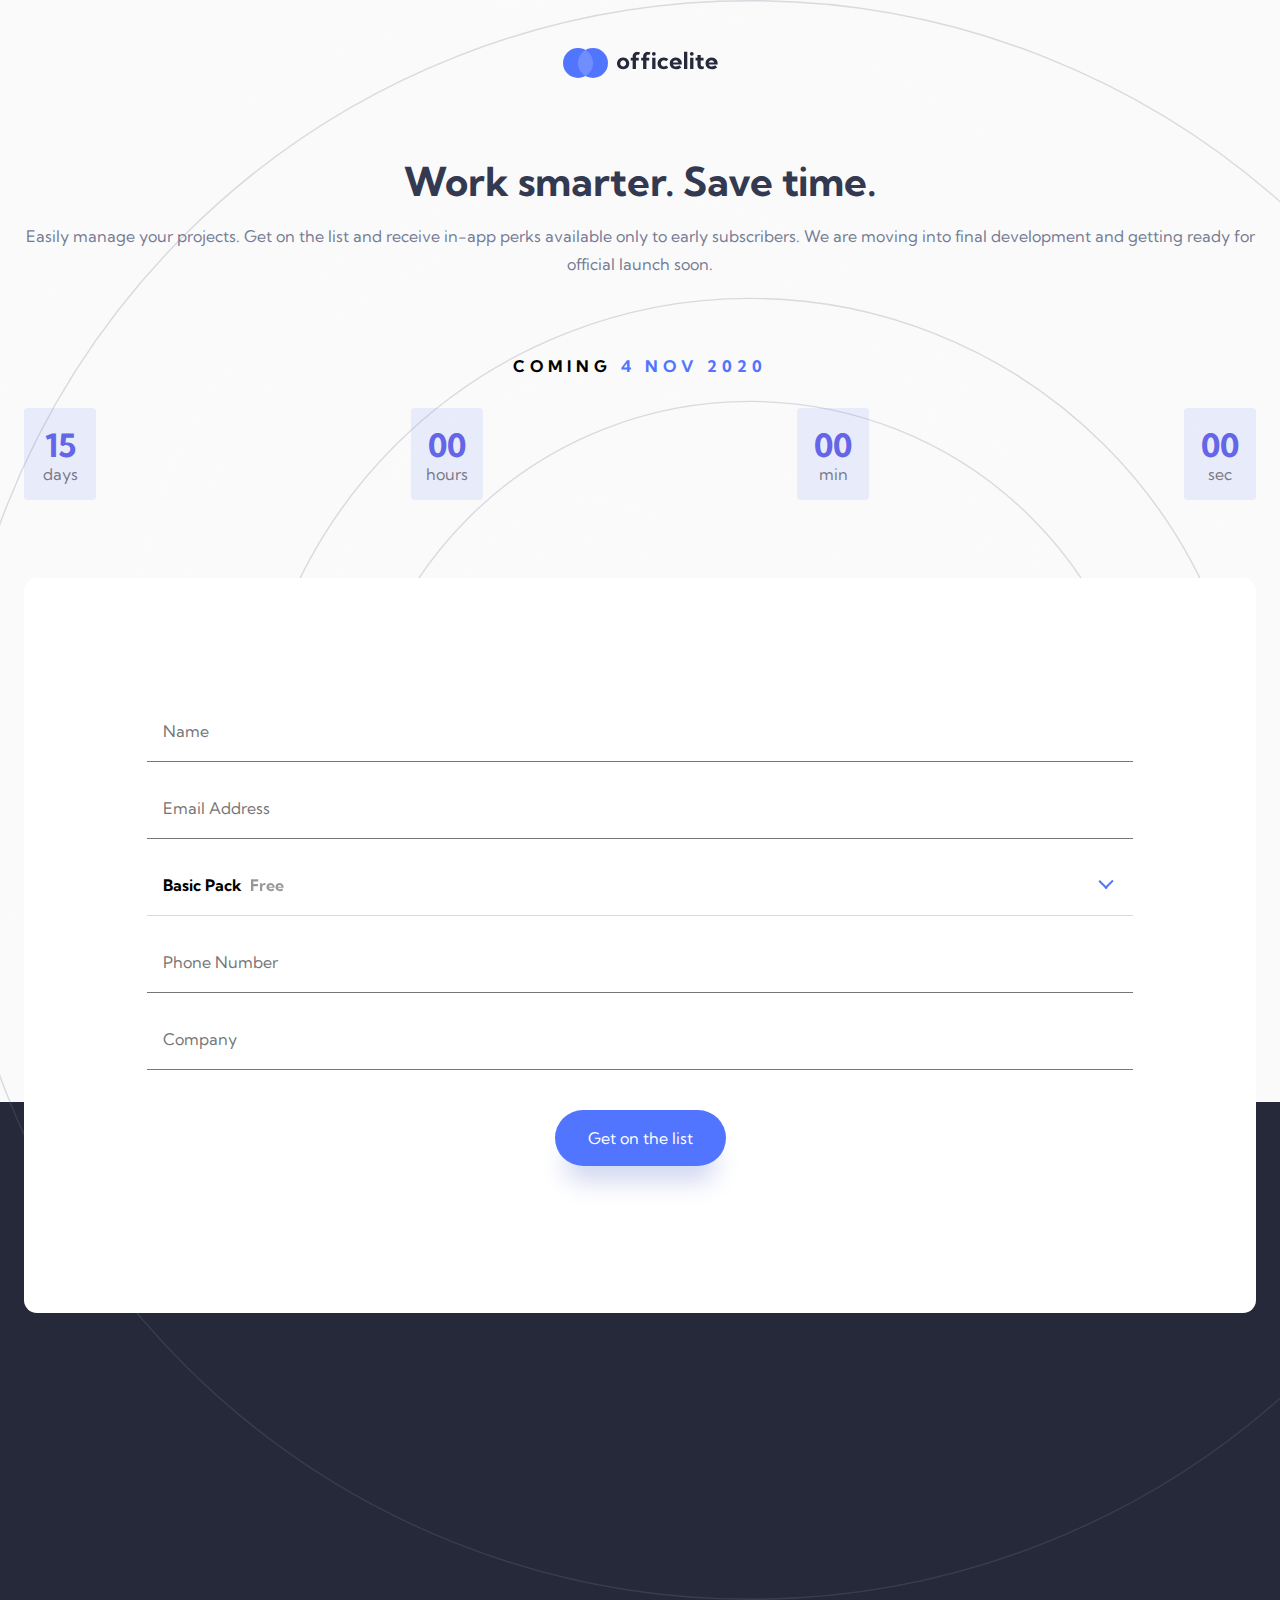
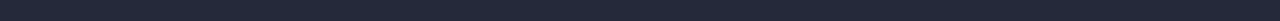
==== sign-up.html @ c68963c6 "working clock countdown" ====
<!DOCTYPE html>
<html lang="en">
  <head>
    <link rel="stylesheet" href="main.css" />
    <meta charset="UTF-8" />
    <meta name="viewport" content="width=device-width, initial-scale=1.0" />
    <link
      rel="icon"
      type="image/png"
      sizes="32x32"
      href="./assets/favicon-32x32.png"
    />
    <link
    rel="stylesheet"
    href="https://cdnjs.cloudflare.com/ajax/libs/animate.css/4.1.1/animate.min.css"
  />
    <title>Frontend Mentor | Officelite coming soon site</title>
  </head>
  <body class="background-signup">
    <div class="container">
      <div id="grid-signup">
        <header>
          <nav>
            <a href="index.html"
              ><img src="/assets/shared/logo.svg" alt=""
            /></a>
          </nav>
          <div id="header-section-signup">
            <h1>Work smarter. Save time.</h1>
            <p>
              Easily manage your projects. Get on the list and receive in-app
              perks available only to early subscribers. We are moving into
              final development and getting ready for official launch soon.
            </p>
          </div>
        </header>
        <section>
          <div class="date-grid">
            <!-- If you're choosing to make this date dynamic, set it to 30 days in the future from the moment the visitor views the page -->
            <h3>Coming <span class="comingsoon-date">4 Nov 2020</span></h3>

            <!-- If you're choosing to make this timer dynamic, have it countdown from the date you set above -->
            <div id="clockdiv" class="date-section">
              <div class="date-section-card-signup">
                <p class="date-number-blue"><span class="days"></span></p>
                <p class="date-unit-blue">days</p>
              </div>
              <div class="date-section-card-signup">
                <p class="date-number-blue"><span class="hours"></span></p>
                <p class="date-unit-blue">hours</p>
              </div>
              <div class="date-section-card-signup">
               <span class="date-number-blue minutes"></span>
                <p class="date-unit-blue">min</p>
              </div>
              <div class="date-section-card-signup">
                <p class="date-number-blue"><span class="seconds"></span></p>
                <p class="date-unit-blue">sec</p>
              </div>
            </div>
          </div>
        </section>
        <section>
            <form class="form-style" action="/" method="/">
              <h1 class="a11y-hidden">Login Form</h1>
              <ul>
               <li> 
                 <label for="name">
                  <input
                    type="text"
                    class="text-form"
                    name="name"
                    placeholder="Name"
                    tabindex="1"
                    required
                  />
                </label>
              </li>
              <li> 
                <label for="email">
                <input
                  type="email"
                  class="email-form"
                  name="email"
                  placeholder="Email Address"
                  tabindex="2"
                  required
                />
              </label>
            </li>
            <li> 
              <label for="pricepacks">
                <div class="custom-select-wrapper">
                  <div class="custom-select ">
                    <div class="custom-select__trigger">
                      <span class="custom-span">Basic Pack&nbsp&nbsp<span class="custom-span__opacity">Free</span></span>
                      <div class="arrow"></div>
                    </div>
                    <div class="custom-options">
                      <span class="custom-option selected " data-value="basic">Basic Pack&nbsp&nbsp<span class="custom-span__opacity">Free</span></span>
                      <span class="custom-option" data-value="pro">Pro Pack&nbsp&nbsp<span class="custom-span__opacity">$9.99</span></span>
                      <span class="custom-option" data-value="ultimate">Ultimate Pack&nbsp&nbsp<span class="custom-span__opacity">$19.99</span></span>
                    </div>
                  </div>
                </div>
              </label>
            </li>
            <li>
              <label for="number">
                <input
                  type="tel"
                  class="number-form"
                  name="phone"
                  placeholder="Phone Number"
                  tabindex="3"
                  required
                />
              </label>
            </li>
            <li> 
              <label for="company">
                <input
                  type="text"
                  class="company-form"
                  name="company"
                  placeholder="Company"
                  tabindex="4"
                />
              </label>
            </li>
            <li class="button">
              <button class="button-1">Get on the list</button>
            </li>
          </ul>
            </form>
          </div>
        </section>
      </div>
    </div>
    <script src="/script.js"></script>
  </body>
</html>
---- main.css ----
@import url("https://fonts.googleapis.com/css2?family=Kumbh+Sans:wght@400;700&display=swap");
/*----------------------------
	Variables
----------------------------*/
/* Colors */
/** Primary **/
/*** Text ***/
/*** Gradient ***/
/** Neutral **/
/*** Text ***/
/*** Dividers ***/
/* Typography */
/** Body Copy **/
/** Font **/
/*----------------------------
	RESET: START
------------------------------*/
/* Box sizing rules */
*,
*::before,
*::after {
  -webkit-box-sizing: border-box;
          box-sizing: border-box;
}

/* Remove default padding */
ul[class],
ol[class] {
  padding: 0;
}

/* Remove default margin */
body,
h1,
h2,
h3,
h4,
p,
ul[class],
ol[class],
figure,
blockquote,
dl,
dd {
  margin: 0;
}

/* Set core root defaults */
html {
  scroll-behavior: smooth;
}

/* Set core body defaults */
body {
  min-height: 100vh;
  text-rendering: optimizeSpeed;
  line-height: 1.5;
}

/* A elements that don't have a class get default styles */
a:not([class]) {
  text-decoration-skip-ink: auto;
}

/* Make images easier to work with */
img,
picture {
  max-width: 100%;
  display: block;
}

/* Natural flow and rhythm in articles by default */
article > * + * {
  margin-top: 1em;
}

/* Inherit fonts for inputs and buttons */
input,
button,
textarea,
select {
  font: inherit;
}

/* Blur images when they have no alt attribute */
img:not([alt]) {
  -webkit-filter: blur(10px);
          filter: blur(10px);
}

/* Remove all animations and transitions for people that prefer not to see them */
@media (prefers-reduced-motion: reduce) {
  * {
    -webkit-animation-duration: 0.01ms !important;
            animation-duration: 0.01ms !important;
    -webkit-animation-iteration-count: 1 !important;
            animation-iteration-count: 1 !important;
    -webkit-transition-duration: 0.01ms !important;
            transition-duration: 0.01ms !important;
    scroll-behavior: auto !important;
  }
}

/*----------------------------
	Accessibility
----------------------------*/
.a11y-hidden {
  position: absolute;
  top: -1000em;
  left: -1000em;
}

/*----------------------------
	Backgrounds
----------------------------*/
.background-home {
  background: url(/assets/home/bg-pattern-header.svg), url(/assets/home/bg-pattern-footer.svg), -webkit-gradient(linear, left top, left bottom, from(#fafafa), color-stop(50%, #fafafa), color-stop(50%, #25293a), to(#25293a));
  background: url(/assets/home/bg-pattern-header.svg), url(/assets/home/bg-pattern-footer.svg), linear-gradient(to bottom, #fafafa 0%, #fafafa 50%, #25293a 50%, #25293a 100%);
  background-position: top -175px center, bottom, bottom;
  background-size: 458px 458px, 980px, 100% 2500px;
  background-repeat: no-repeat;
}

.background-signup {
  background: url(/assets/home/bg-pattern-header.svg), url(/assets/home/bg-pattern-footer.svg), -webkit-gradient(linear, left top, left bottom, from(#fafafa), color-stop(68%, #fafafa), color-stop(68%, #25293a), to(#25293a));
  background: url(/assets/home/bg-pattern-header.svg), url(/assets/home/bg-pattern-footer.svg), linear-gradient(to bottom, #fafafa 0%, #fafafa 68%, #25293a 68%, #25293a 100%);
  background-size: 125%, 100%;
  background-repeat: no-repeat;
  background-position-x: -50px;
}

/*----------------------------
	Layout
----------------------------*/
.container {
  margin: 0 24px 0 24px;
  text-align: center;
  display: -webkit-box;
  display: -ms-flexbox;
  display: flex;
  -webkit-box-orient: vertical;
  -webkit-box-direction: normal;
      -ms-flex-direction: column;
          flex-direction: column;
  -webkit-box-pack: center;
      -ms-flex-pack: center;
          justify-content: center;
}

header {
  display: -webkit-box;
  display: -ms-flexbox;
  display: flex;
  -webkit-box-orient: vertical;
  -webkit-box-direction: normal;
      -ms-flex-direction: column;
          flex-direction: column;
  justify-items: center;
}

nav {
  margin: 48px 0 80px 0;
  display: -webkit-box;
  display: -ms-flexbox;
  display: flex;
  -webkit-box-pack: center;
      -ms-flex-pack: center;
          justify-content: center;
}

#grid-signup {
  display: -ms-grid;
  display: grid;
  -ms-grid-rows: auto auto auto;
      grid-template-rows: auto auto auto;
  grid-gap: 64px;
}

.header-section {
  display: -webkit-box;
  display: -ms-flexbox;
  display: flex;
  -webkit-box-pack: justify;
      -ms-flex-pack: justify;
          justify-content: space-between;
  -webkit-box-orient: vertical;
  -webkit-box-direction: normal;
      -ms-flex-direction: column;
          flex-direction: column;
  width: 327px;
  height: 378px;
  margin: 0 auto 100px;
}

#header-section-signup {
  display: -ms-grid;
  display: grid;
  grid-gap: 16px;
}

.comingsoon {
  display: -webkit-box;
  display: -ms-flexbox;
  display: flex;
  -webkit-box-orient: vertical;
  -webkit-box-direction: normal;
      -ms-flex-direction: column;
          flex-direction: column;
  -webkit-box-pack: justify;
      -ms-flex-pack: justify;
          justify-content: space-between;
  margin: 100px auto;
  color: white;
  height: 254px;
  width: 328px;
}

.comingsoon-date {
  color: #5175ff;
}

.pricing-cards {
  display: -webkit-box;
  display: -ms-flexbox;
  display: flex;
  -webkit-box-orient: vertical;
  -webkit-box-direction: normal;
      -ms-flex-direction: column;
          flex-direction: column;
  -webkit-box-pack: justify;
      -ms-flex-pack: justify;
          justify-content: space-between;
  height: 1588px;
}

.date-section {
  display: -webkit-box;
  display: -ms-flexbox;
  display: flex;
  -webkit-box-pack: justify;
      -ms-flex-pack: justify;
          justify-content: space-between;
  margin: 0 0 14px 0;
}

.date-section-card {
  background-color: #333950;
  height: 92px;
  width: 72px;
  display: -webkit-box;
  display: -ms-flexbox;
  display: flex;
  -webkit-box-orient: vertical;
  -webkit-box-direction: normal;
      -ms-flex-direction: column;
          flex-direction: column;
  -webkit-box-pack: justify;
      -ms-flex-pack: justify;
          justify-content: space-between;
  padding: 23px 0 12px 0;
  border-radius: 4px;
}

.date-section-card-signup {
  background-color: rgba(81, 117, 255, 0.1);
  height: 92px;
  width: 72px;
  display: -webkit-box;
  display: -ms-flexbox;
  display: flex;
  -webkit-box-orient: vertical;
  -webkit-box-direction: normal;
      -ms-flex-direction: column;
          flex-direction: column;
  -webkit-box-pack: justify;
      -ms-flex-pack: justify;
          justify-content: space-between;
  padding: 23px 0 12px 0;
  border-radius: 4px;
}

.date-grid {
  display: -ms-grid;
  display: grid;
  grid-gap: 18px;
}

.form-style {
  display: -ms-grid;
  display: grid;
  grid-gap: 15px;
  background-color: white;
  padding: 10%;
  border-radius: 13px;
  margin-bottom: 25%;
}

/*----------------------------
	Typography
----------------------------*/
body {
  font-family: "Kumbh Sans", sans-serif;
  font-size: 16px;
  line-height: 28px;
}

h1 {
  color: #333950;
  font-weight: bold;
  font-size: 40px;
  line-height: 48px;
  text-align: center;
}

h2 {
  font-weight: bold;
  font-size: 20px;
  line-height: 28px;
}

h3 {
  font-weight: bold;
  font-size: 16px;
  line-height: 48px;
  letter-spacing: 5px;
  text-transform: uppercase;
}

p {
  color: #747b95;
}

.card-price {
  font-weight: bold;
  font-size: 56px;
  line-height: 64px;
}

.date-number {
  font-weight: bold;
  font-size: 32px;
}

.date-number-blue {
  font-size: 32px;
  font-weight: bold;
  color: #6565e7;
}

.date-unit {
  font-size: 12px;
  color: #e7e7e9;
}

.date-unit-blue {
  color: #787887;
}

/*----------------------------
	Images
----------------------------*/
#illustration {
  width: 171px;
  height: 192px;
  margin: 0 auto 32px;
}

/*----------------------------
	Buttons
----------------------------*/
.button-1 {
  white-space: nowrap;
  background-color: #5175ff;
  border-radius: 28px;
  color: white;
  text-align: center;
  text-decoration: none;
  display: inline-block;
  font-size: 16px;
  border-style: none;
  -webkit-box-shadow: 0px 25px 25px -10px rgba(63, 91, 194, 0.247159);
          box-shadow: 0px 25px 25px -10px rgba(63, 91, 194, 0.247159);
  width: 171px;
  height: 56px;
  margin: 1.5rem auto;
  -webkit-transition: background-color 0.6s ease;
  transition: background-color 0.6s ease;
}

.button-1:hover {
  background-color: #829cff;
  cursor: pointer;
}

.button-2 {
  white-space: nowrap;
  background-color: rgba(81, 117, 255, 0.15);
  mix-blend-mode: normal;
  border-radius: 28px;
  color: #5175ff;
  text-align: center;
  text-decoration: none;
  display: inline-block;
  font-size: 16px;
  border-style: none;
  width: 171px;
  height: 56px;
  -webkit-transition: background-color 0.6s ease;
  transition: background-color 0.6s ease;
}

.button-2:hover {
  background-color: rgba(81, 117, 255, 0.25);
  cursor: pointer;
}

.button-3 {
  white-space: nowrap;
  background-color: white;
  mix-blend-mode: normal;
  border-radius: 28px;
  color: #5175ff;
  text-align: center;
  text-decoration: none;
  display: inline-block;
  font-size: 16px;
  border-style: none;
  width: 171px;
  height: 56px;
  -webkit-transition: background-color 0.6s ease;
  transition: background-color 0.6s ease;
}

.button-3:hover {
  color: #829cff;
  cursor: pointer;
}

/*----------------------------
	Cards
----------------------------*/
.card {
  display: -webkit-box;
  display: -ms-flexbox;
  display: flex;
  -webkit-box-orient: vertical;
  -webkit-box-direction: normal;
      -ms-flex-direction: column;
          flex-direction: column;
  width: 327px;
  height: 508px;
  -webkit-box-shadow: 0px 50px 50px -25px rgba(75, 92, 154, 0.247159);
          box-shadow: 0px 50px 50px -25px rgba(75, 92, 154, 0.247159);
  border-radius: 13px;
  margin: auto;
}

.card-heading {
  font-family: Kumbh Sans;
  font-style: normal;
  font-weight: bold;
  font-size: 20px;
  line-height: 28px;
  margin: 40px 0 40px 0;
}

.card-blue {
  background-image: url(/assets/home/bg-pattern-pricing.svg);
  background-position: 50% 102%;
  background-repeat: no-repeat;
  background-color: #5175ff;
  color: white;
}

.card-white {
  color: #333950;
  background-color: white;
}

.card-paragraph {
  margin: 56px 0 32px 0;
  height: 116px;
  display: -webkit-box;
  display: -ms-flexbox;
  display: flex;
  -webkit-box-orient: vertical;
  -webkit-box-direction: normal;
      -ms-flex-direction: column;
          flex-direction: column;
  -webkit-box-pack: justify;
      -ms-flex-pack: justify;
          justify-content: space-between;
}

.card-paragraph-white {
  color: #747b95;
}

/*----------------------------
	Forms
----------------------------*/
ul {
  list-style: none;
  padding: 0;
  margin: 0;
}

form li + li {
  margin-top: 1em;
}

input {
  position: relative;
  width: 100%;
  display: -webkit-box;
  display: -ms-flexbox;
  display: flex;
  -webkit-box-align: center;
      -ms-flex-align: center;
          align-items: center;
  -webkit-box-pack: justify;
      -ms-flex-pack: justify;
          justify-content: space-between;
  background: #ffffff;
  cursor: default;
  border-width: 0 0 1px 0;
  border-style: solid;
  padding: 1rem;
}

input:focus {
  color: #5175ff;
}

input:hover {
  color: #5175ff;
  cursor: auto;
}

.custom-select {
  position: relative;
  display: -webkit-box;
  display: -ms-flexbox;
  display: flex;
  -webkit-box-orient: vertical;
  -webkit-box-direction: normal;
      -ms-flex-direction: column;
          flex-direction: column;
}

.custom-select-wrapper {
  position: relative;
  -webkit-user-select: none;
     -moz-user-select: none;
      -ms-user-select: none;
          user-select: none;
  width: 100%;
}

.custom-select__trigger {
  position: relative;
  display: -webkit-box;
  display: -ms-flexbox;
  display: flex;
  -webkit-box-align: center;
      -ms-flex-align: center;
          align-items: center;
  -webkit-box-pack: justify;
      -ms-flex-pack: justify;
          justify-content: space-between;
  background: #ffffff;
  cursor: pointer;
  border-width: 0 0 1px 0;
  border-style: solid;
  border-color: #dadada;
  padding: 1rem 0 1rem 1rem;
}

.custom-select__trigger:hover {
  color: #5175ff;
}

.custom-span {
  font-weight: bold;
}

.custom-span:hover, .custom-span__trigger {
  color: #5175ff;
}

.custom-span__opacity {
  opacity: 40%;
}

.custom-options {
  position: absolute;
  display: block;
  top: 100%;
  left: 0;
  right: 0;
  border-top: 0;
  background: #fff;
  -webkit-box-shadow: 0px 25px 25px -5px rgba(63, 91, 194, 0.247159);
          box-shadow: 0px 25px 25px -5px rgba(63, 91, 194, 0.247159);
  -webkit-transition: all 0.5s;
  transition: all 0.5s;
  opacity: 0;
  visibility: hidden;
  pointer-events: none;
  z-index: 2;
}

.custom-option {
  position: relative;
  display: -webkit-box;
  display: -ms-flexbox;
  display: flex;
  -webkit-box-pack: start;
      -ms-flex-pack: start;
          justify-content: start;
  padding: 0 22px 0 22px;
  font-size: 16px;
  font-weight: bold;
  padding: 1rem;
  color: #333950;
  cursor: pointer;
  -webkit-transition: all 0.5s;
  transition: all 0.5s;
  border-bottom: 1px solid #dadada;
}

.custom-option:hover {
  cursor: pointer;
  background-color: #5175ff;
  color: white;
}

.custom-option.selected {
  display: none;
}

.open .custom-options {
  opacity: 1;
  visibility: visible;
  pointer-events: all;
}

/*----------------------------
	Arrow
----------------------------*/
.arrow {
  position: relative;
  height: 5.5px;
  width: 11px;
}

.arrow:before, .arrow:after {
  content: '';
  position: absolute;
  bottom: -2px;
  width: 0.15rem;
  height: 200%;
  -webkit-transition: all 0.5s;
  transition: all 0.5s;
}

.arrow:before {
  left: -20px;
  -webkit-transform: rotate(-45deg);
          transform: rotate(-45deg);
  background-color: #5175ff;
}

.arrow:after {
  left: -14px;
  -webkit-transform: rotate(45deg);
          transform: rotate(45deg);
  background-color: #5175ff;
}

.open .arrow:before {
  left: -14px;
  -webkit-transform: rotate(-45deg);
          transform: rotate(-45deg);
}

.open .arrow:after {
  left: -20px;
  -webkit-transform: rotate(45deg);
          transform: rotate(45deg);
}
/*# sourceMappingURL=main.css.map */
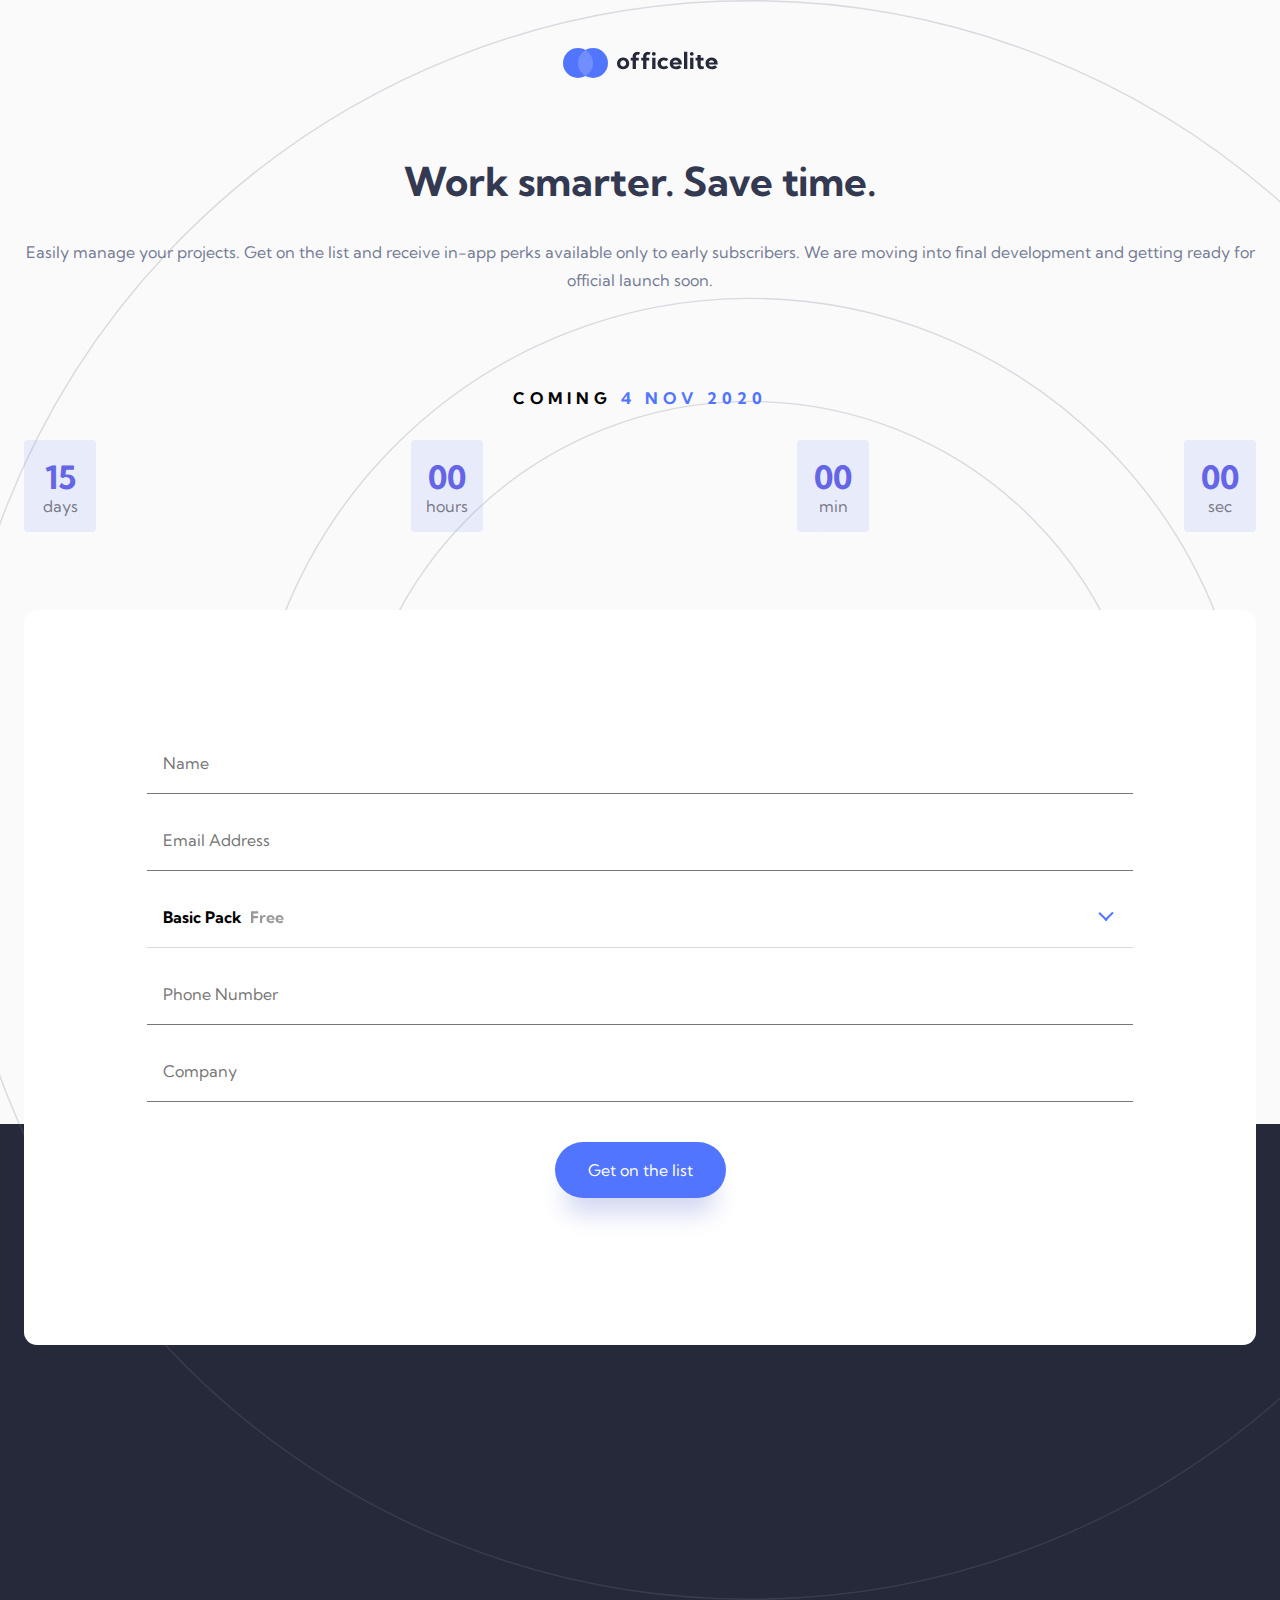
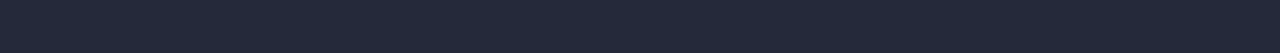
==== commit 129afa2f: "added boilerplate countdown to index" ====
--- a/sign-up.html
+++ b/sign-up.html
@@ -27,7 +27,7 @@
           </nav>
           <div id="header-section-signup">
             <h1>Work smarter. Save time.</h1>
-            <p>
+            <p class="header-paragraph">
               Easily manage your projects. Get on the list and receive in-app
               perks available only to early subscribers. We are moving into
               final development and getting ready for official launch soon.
--- a/main.css
+++ b/main.css
@@ -187,9 +187,13 @@
   -webkit-box-direction: normal;
       -ms-flex-direction: column;
           flex-direction: column;
-  width: 327px;
-  height: 378px;
+  width: 100%;
   margin: 0 auto 100px;
+}
+
+.header-paragraph {
+  margin: 1rem auto;
+  color: #747b95;
 }
 
 #header-section-signup {
@@ -326,10 +330,6 @@
   text-transform: uppercase;
 }
 
-p {
-  color: #747b95;
-}
-
 .card-price {
   font-weight: bold;
   font-size: 56px;
@@ -339,6 +339,7 @@
 .date-number {
   font-weight: bold;
   font-size: 32px;
+  color: white;
 }
 
 .date-number-blue {
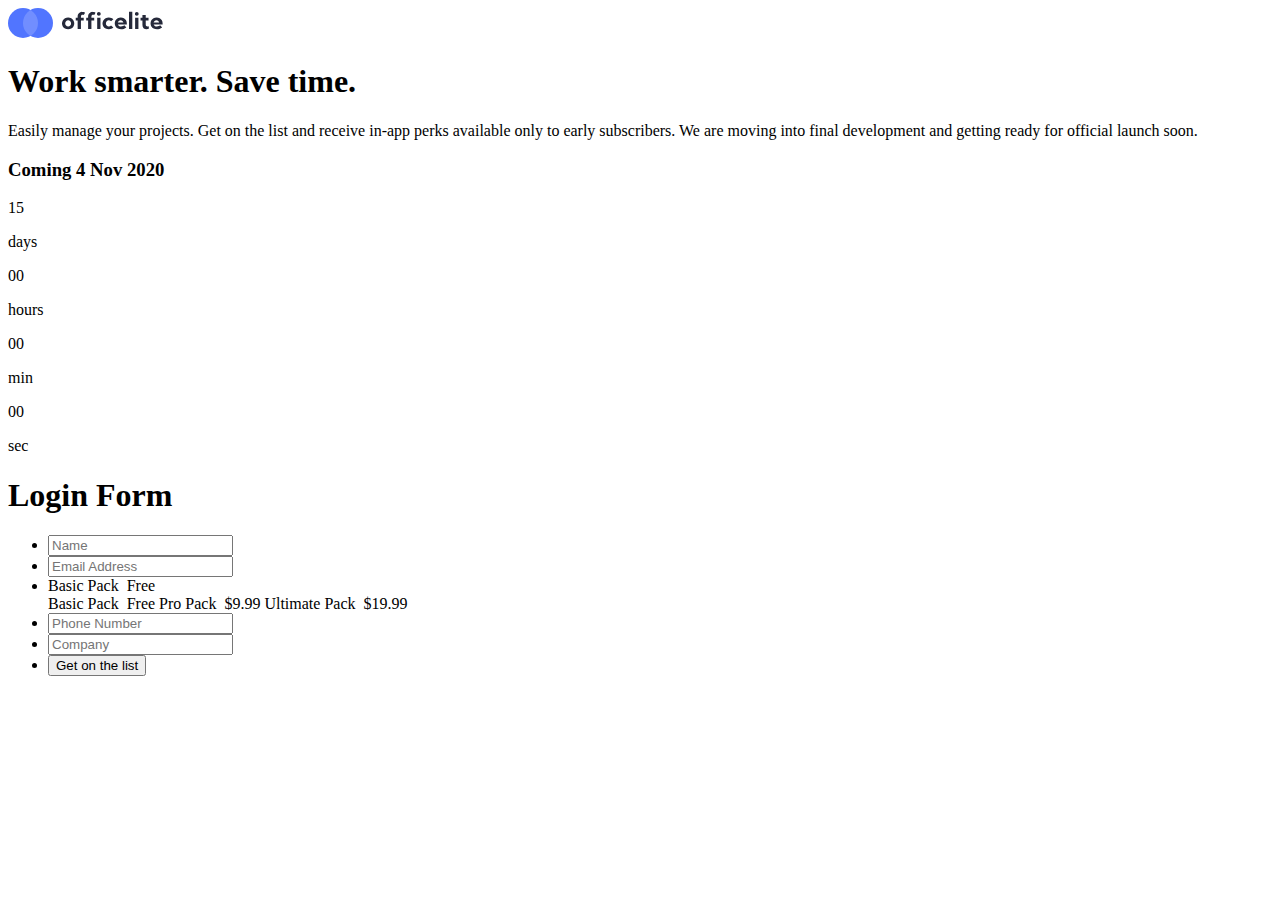
==== commit c2cebbaa: "fix background error" ====
--- a/sign-up.html
+++ b/sign-up.html
@@ -1,14 +1,14 @@
 <!DOCTYPE html>
 <html lang="en">
   <head>
-    <link rel="stylesheet" href="main.css" />
+    <link rel="stylesheet" href="assets/common/css/main.css" />
     <meta charset="UTF-8" />
     <meta name="viewport" content="width=device-width, initial-scale=1.0" />
     <link
       rel="icon"
       type="image/png"
       sizes="32x32"
-      href="./assets/favicon-32x32.png"
+      href="assets/images/shared/favicon-32x32.png"
     />
     <link
     rel="stylesheet"
@@ -22,7 +22,7 @@
         <header>
           <nav>
             <a href="index.html"
-              ><img src="/assets/shared/logo.svg" alt=""
+              ><img src="/assets/images/shared/logo.svg" alt=""
             /></a>
           </nav>
           <div id="header-section-signup">
@@ -137,6 +137,6 @@
         </section>
       </div>
     </div>
-    <script src="/script.js"></script>
+    <script src="assets/common/js/sign-up.js"></script>
   </body>
 </html>
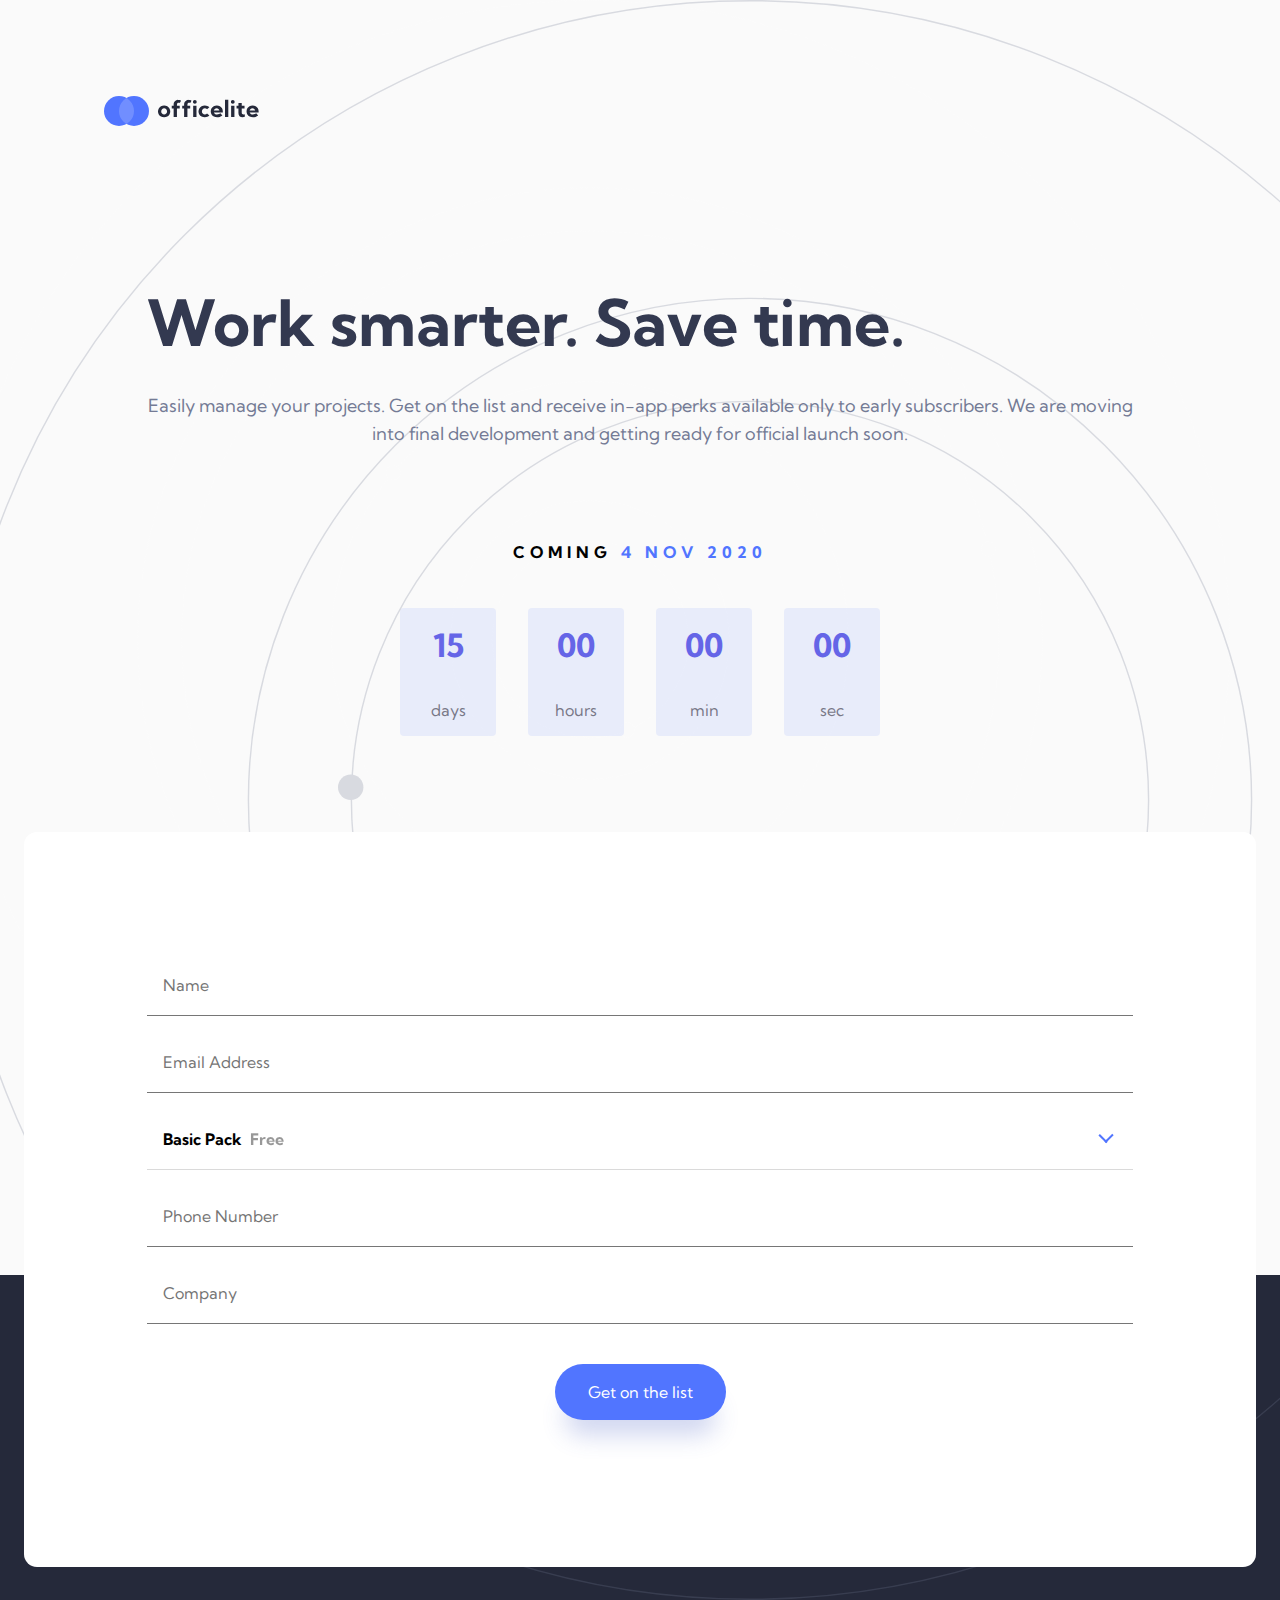
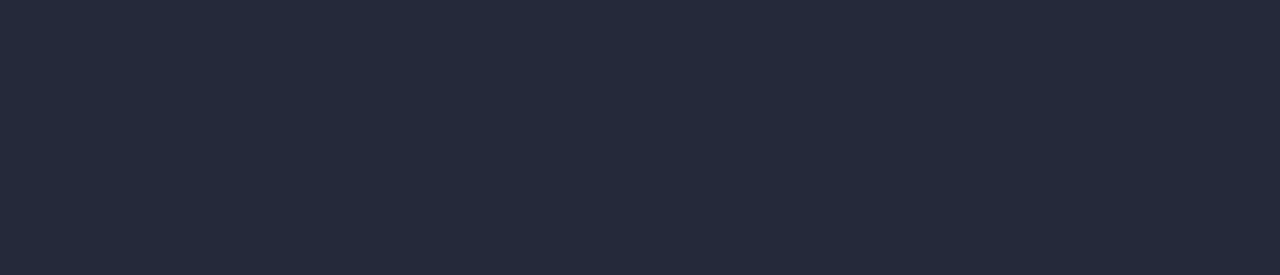
==== commit 536d36d7: "date section aligned tablet" ====
--- a/sign-up.html
+++ b/sign-up.html
@@ -35,7 +35,7 @@
           </div>
         </header>
         <section>
-          <div class="date-grid">
+          <div class="date-grid__signup">
             <!-- If you're choosing to make this date dynamic, set it to 30 days in the future from the moment the visitor views the page -->
             <h3>Coming <span class="comingsoon-date">4 Nov 2020</span></h3>
 
--- a/assets/common/css/main.css
+++ b/assets/common/css/main.css
@@ -0,0 +1,1046 @@
+@import url("https://fonts.googleapis.com/css2?family=Kumbh+Sans:wght@400;700&display=swap");
+/*----------------------------
+	Variables
+----------------------------*/
+/* Colors */
+/** Primary **/
+/*** Text ***/
+/*** Gradient ***/
+/** Neutral **/
+/*** Text ***/
+/*** Dividers ***/
+/* Typography */
+/** Body Copy **/
+/** Font **/
+/*----------------------------
+	RESET: START
+------------------------------*/
+/* Box sizing rules */
+*,
+*::before,
+*::after {
+  -webkit-box-sizing: border-box;
+          box-sizing: border-box;
+}
+
+/* Remove default padding */
+ul[class],
+ol[class] {
+  padding: 0;
+}
+
+/* Remove default margin */
+body,
+h1,
+h2,
+h3,
+h4,
+p,
+ul[class],
+ol[class],
+figure,
+blockquote,
+dl,
+dd {
+  margin: 0;
+}
+
+/* Set core root defaults */
+html {
+  scroll-behavior: smooth;
+}
+
+/* Set core body defaults */
+body {
+  min-height: 100vh;
+  text-rendering: optimizeSpeed;
+  line-height: 1.5;
+}
+
+/* A elements that don't have a class get default styles */
+a:not([class]) {
+  text-decoration-skip-ink: auto;
+}
+
+/* Make images easier to work with */
+img,
+picture {
+  max-width: 100%;
+  display: block;
+}
+
+/* Natural flow and rhythm in articles by default */
+article > * + * {
+  margin-top: 1em;
+}
+
+/* Inherit fonts for inputs and buttons */
+input,
+button,
+textarea,
+select {
+  font: inherit;
+}
+
+/* Blur images when they have no alt attribute */
+img:not([alt]) {
+  -webkit-filter: blur(10px);
+          filter: blur(10px);
+}
+
+/* Remove all animations and transitions for people that prefer not to see them */
+@media (prefers-reduced-motion: reduce) {
+  * {
+    -webkit-animation-duration: 0.01ms !important;
+            animation-duration: 0.01ms !important;
+    -webkit-animation-iteration-count: 1 !important;
+            animation-iteration-count: 1 !important;
+    -webkit-transition-duration: 0.01ms !important;
+            transition-duration: 0.01ms !important;
+    scroll-behavior: auto !important;
+  }
+}
+
+/*----------------------------
+	Accessibility
+----------------------------*/
+.a11y-hidden {
+  position: absolute;
+  top: -1000em;
+  left: -1000em;
+}
+
+/*----------------------------
+	Backgrounds
+----------------------------*/
+.background-home {
+  background: -webkit-gradient(linear, left top, left bottom, from(#fafafa), color-stop(50%, #fafafa), color-stop(50%, #25293a), to(#25293a));
+  background: linear-gradient(to bottom, #fafafa 0%, #fafafa 50%, #25293a 50%, #25293a 100%);
+}
+
+@media (min-width: 1080px) {
+  .background-home {
+    background: -webkit-gradient(linear, left top, left bottom, from(#fafafa), color-stop(58%, #fafafa), color-stop(58%, #25293a), to(#25293a));
+    background: linear-gradient(to bottom, #fafafa 0%, #fafafa 58%, #25293a 58%, #25293a 100%);
+  }
+}
+
+.background-home-header {
+  z-index: -100;
+  position: absolute;
+  top: -125px;
+  left: 0px;
+  width: 100%;
+}
+
+@media (min-width: 768px) {
+  .background-home-header {
+    -webkit-box-pack: start;
+        -ms-flex-pack: start;
+            justify-content: start;
+    margin: 6rem 0 3rem 1rem;
+    top: -327px;
+    left: 358px;
+  }
+}
+
+@media (min-width: 1080px) {
+  .background-home-header {
+    top: -597px;
+    left: 698px;
+  }
+}
+
+.background-home-footer {
+  z-index: -100;
+  position: absolute;
+}
+
+.background-home-image__header {
+  background-image: url(/assets/images/home/bg-pattern-header.svg);
+}
+
+.background-home-image__header:before {
+  content: '';
+  position: absolute;
+  width: 200%;
+  height: 200%;
+  top: -50%;
+  left: -50%;
+  z-index: -1;
+  background: url(/assets/images/home/bg-pattern-header.svg) 0 0 repeat;
+  -webkit-transform: rotate(30deg);
+          transform: rotate(30deg);
+}
+
+.background-home-image__footer {
+  background-image: url(/assets/images/home/bg-pattern-footer.svg);
+}
+
+.background-signup {
+  background: url(/assets/images/home/bg-pattern-header.svg), url(/assets/images/home/bg-pattern-footer.svg), -webkit-gradient(linear, left top, left bottom, from(#fafafa), color-stop(68%, #fafafa), color-stop(68%, #25293a), to(#25293a));
+  background: url(/assets/images/home/bg-pattern-header.svg), url(/assets/images/home/bg-pattern-footer.svg), linear-gradient(to bottom, #fafafa 0%, #fafafa 68%, #25293a 68%, #25293a 100%);
+  background-size: 125%, 100%;
+  background-repeat: no-repeat;
+  background-position-x: -50px;
+}
+
+/*----------------------------
+	Layout
+----------------------------*/
+.container {
+  margin: 0 24px 0 24px;
+  text-align: center;
+  display: -webkit-box;
+  display: -ms-flexbox;
+  display: flex;
+  -webkit-box-orient: vertical;
+  -webkit-box-direction: normal;
+      -ms-flex-direction: column;
+          flex-direction: column;
+  -webkit-box-pack: center;
+      -ms-flex-pack: center;
+          justify-content: center;
+}
+
+div {
+  margin: 0;
+}
+
+header {
+  display: -webkit-box;
+  display: -ms-flexbox;
+  display: flex;
+  -webkit-box-orient: vertical;
+  -webkit-box-direction: normal;
+      -ms-flex-direction: column;
+          flex-direction: column;
+  justify-items: center;
+}
+
+nav {
+  margin: 48px 0 80px 0;
+  display: -webkit-box;
+  display: -ms-flexbox;
+  display: flex;
+  -webkit-box-pack: center;
+      -ms-flex-pack: center;
+          justify-content: center;
+}
+
+@media (min-width: 768px) {
+  nav {
+    -webkit-box-pack: start;
+        -ms-flex-pack: start;
+            justify-content: start;
+    margin: 6rem 0 6rem 1rem;
+  }
+}
+
+@media (min-width: 1080px) {
+  nav {
+    margin: 6rem 0 10rem 5rem;
+  }
+}
+
+@media (min-width: 768px) {
+  footer {
+    margin: auto 0 6rem 0;
+  }
+}
+
+#grid-signup {
+  display: -ms-grid;
+  display: grid;
+  -ms-grid-rows: auto auto auto;
+      grid-template-rows: auto auto auto;
+  grid-gap: 64px;
+}
+
+@media (min-width: 768px) {
+  .header-grid {
+    display: -ms-grid;
+    display: grid;
+    -ms-grid-columns: 1.5fr 1.3fr;
+        grid-template-columns: 1.5fr 1.3fr;
+    grid-auto-flow: dense;
+    margin: 0 2%;
+    -ms-flex-pack: distribute;
+        justify-content: space-around;
+    grid-gap: 3rem;
+  }
+  .header-grid__end {
+    -ms-grid-column-align: end;
+        justify-self: end;
+    -ms-grid-column: 2;
+    grid-column: 2;
+  }
+}
+
+@media (min-width: 768px) and (min-width: 1080px) {
+  .header-grid {
+    margin: 0 3rem;
+  }
+}
+
+.header-section {
+  display: -webkit-box;
+  display: -ms-flexbox;
+  display: flex;
+  -webkit-box-pack: justify;
+      -ms-flex-pack: justify;
+          justify-content: space-between;
+  -webkit-box-orient: vertical;
+  -webkit-box-direction: normal;
+      -ms-flex-direction: column;
+          flex-direction: column;
+  width: 100%;
+  margin: 0 auto 100px;
+}
+
+@media (min-width: 768px) {
+  .header-section {
+    text-align: start;
+  }
+}
+
+@media (min-width: 1080px) {
+  .header-section {
+    width: 90%;
+  }
+}
+
+.header-paragraph {
+  margin: 1rem auto;
+  color: #747b95;
+}
+
+@media (min-width: 1080px) {
+  .header-paragraph {
+    font-size: 18px;
+    line-height: 28px;
+  }
+}
+
+#header-section-signup {
+  display: -ms-grid;
+  display: grid;
+  grid-gap: 16px;
+}
+
+@media (min-width: 768px) {
+  #header-section-signup {
+    width: 80%;
+    margin: auto;
+  }
+}
+
+.comingsoon {
+  display: -webkit-box;
+  display: -ms-flexbox;
+  display: flex;
+  -webkit-box-orient: vertical;
+  -webkit-box-direction: normal;
+      -ms-flex-direction: column;
+          flex-direction: column;
+  -webkit-box-pack: justify;
+      -ms-flex-pack: justify;
+          justify-content: space-between;
+  margin: 100px auto;
+  color: white;
+  height: 254px;
+  width: 328px;
+}
+
+.comingsoon-date {
+  color: #5175ff;
+}
+
+.pricing {
+  display: -webkit-box;
+  display: -ms-flexbox;
+  display: flex;
+  -webkit-box-pack: center;
+      -ms-flex-pack: center;
+          justify-content: center;
+}
+
+.pricing-cards {
+  display: -ms-grid;
+  display: grid;
+  margin: auto;
+  -webkit-box-orient: vertical;
+  -webkit-box-direction: normal;
+      -ms-flex-direction: column;
+          flex-direction: column;
+  -webkit-box-pack: center;
+      -ms-flex-pack: center;
+          justify-content: center;
+  grid-gap: 2rem;
+}
+
+@media (min-width: 1080px) {
+  .pricing-cards {
+    -ms-grid-columns: 1fr 1fr 1fr;
+        grid-template-columns: 1fr 1fr 1fr;
+    -ms-grid-rows: 1fr;
+        grid-template-rows: 1fr;
+    justify-items: center;
+  }
+}
+
+.date-section {
+  display: -webkit-box;
+  display: -ms-flexbox;
+  display: flex;
+  -webkit-box-pack: justify;
+      -ms-flex-pack: justify;
+          justify-content: space-between;
+  margin: 0 0 14px 0;
+}
+
+@media (min-width: 768px) {
+  .date-section {
+    -webkit-box-pack: center;
+        -ms-flex-pack: center;
+            justify-content: center;
+    margin: 2rem 0;
+  }
+}
+
+.date-section-card {
+  background-color: #333950;
+  height: 92px;
+  width: 72px;
+  display: -webkit-box;
+  display: -ms-flexbox;
+  display: flex;
+  -webkit-box-orient: vertical;
+  -webkit-box-direction: normal;
+      -ms-flex-direction: column;
+          flex-direction: column;
+  -webkit-box-pack: justify;
+      -ms-flex-pack: justify;
+          justify-content: space-between;
+  padding: 23px 0 12px 0;
+  border-radius: 4px;
+}
+
+.date-section-card-signup {
+  background-color: rgba(81, 117, 255, 0.1);
+  height: 92px;
+  width: 72px;
+  display: -webkit-box;
+  display: -ms-flexbox;
+  display: flex;
+  -webkit-box-orient: vertical;
+  -webkit-box-direction: normal;
+      -ms-flex-direction: column;
+          flex-direction: column;
+  -webkit-box-pack: justify;
+      -ms-flex-pack: justify;
+          justify-content: space-between;
+  padding: 23px 0 12px;
+  border-radius: 4px;
+}
+
+@media (min-width: 768px) {
+  .date-section-card-signup {
+    height: 8rem;
+    width: 6rem;
+    margin: 0 1rem;
+  }
+}
+
+.date-grid {
+  display: -ms-grid;
+  display: grid;
+  grid-gap: 18px;
+}
+
+@media (min-width: 768px) {
+  .date-grid {
+    width: 200%;
+    margin: 0 -10rem;
+  }
+}
+
+.form-style {
+  display: -ms-grid;
+  display: grid;
+  grid-gap: 15px;
+  background-color: white;
+  padding: 10%;
+  border-radius: 13px;
+  margin-bottom: 25%;
+}
+
+/*----------------------------
+	Typography
+----------------------------*/
+body {
+  font-family: "Kumbh Sans", sans-serif;
+  font-size: 16px;
+  line-height: 28px;
+}
+
+h1 {
+  color: #333950;
+  font-weight: bold;
+  font-size: 40px;
+  line-height: 48px;
+  text-align: center;
+}
+
+@media (min-width: 768px) {
+  h1 {
+    text-align: left;
+  }
+}
+
+@media (min-width: 1080px) {
+  h1 {
+    font-size: 64px;
+    line-height: 74px;
+  }
+}
+
+h2 {
+  font-weight: bold;
+  font-size: 20px;
+  line-height: 28px;
+}
+
+h3 {
+  font-weight: bold;
+  font-size: 16px;
+  line-height: 48px;
+  letter-spacing: 5px;
+  text-transform: uppercase;
+}
+
+.card-price {
+  font-weight: bold;
+  font-size: 56px;
+  line-height: 64px;
+}
+
+@media (min-width: 768px) {
+  .card-price {
+    -ms-grid-column-align: start;
+        justify-self: start;
+  }
+}
+
+@media (min-width: 1080px) {
+  .card-price {
+    -ms-grid-column-align: auto;
+        justify-self: auto;
+  }
+}
+
+.date-number {
+  font-weight: bold;
+  font-size: 32px;
+  color: white;
+}
+
+@media (min-width: 768px) {
+  .date-number {
+    font-size: 56px;
+    margin: auto;
+  }
+}
+
+.date-number-blue {
+  font-size: 32px;
+  font-weight: bold;
+  color: #6565e7;
+}
+
+.date-unit {
+  font-size: 12px;
+  color: #e7e7e9;
+}
+
+.date-unit-blue {
+  color: #787887;
+}
+
+/*----------------------------
+	Images
+----------------------------*/
+#illustration {
+  width: 171px;
+  height: 192px;
+  margin: 0 auto 32px;
+}
+
+@media (min-width: 768px) {
+  #illustration {
+    width: 100%;
+    height: 314px;
+  }
+}
+
+@media (min-width: 1080px) {
+  #illustration {
+    width: 100%;
+    height: 31rem;
+  }
+}
+
+/*----------------------------
+	Buttons
+----------------------------*/
+.button-1 {
+  white-space: nowrap;
+  background-color: #5175ff;
+  border-radius: 28px;
+  color: white;
+  text-align: center;
+  text-decoration: none;
+  display: inline-block;
+  font-size: 16px;
+  border-style: none;
+  -webkit-box-shadow: 0px 25px 25px -10px rgba(63, 91, 194, 0.247159);
+          box-shadow: 0px 25px 25px -10px rgba(63, 91, 194, 0.247159);
+  width: 171px;
+  height: 56px;
+  margin: 1.5rem auto;
+  -webkit-transition: background-color 0.6s ease;
+  transition: background-color 0.6s ease;
+}
+
+@media (min-width: 768px) {
+  .button-1 {
+    margin: 1.5rem 0;
+  }
+}
+
+.button-1:hover {
+  background-color: #829cff;
+  cursor: pointer;
+}
+
+.button-2 {
+  white-space: nowrap;
+  background-color: rgba(81, 117, 255, 0.15);
+  mix-blend-mode: normal;
+  border-radius: 28px;
+  color: #5175ff;
+  text-align: center;
+  text-decoration: none;
+  display: inline-block;
+  font-size: 16px;
+  border-style: none;
+  width: 171px;
+  height: 56px;
+  -webkit-transition: background-color 0.6s ease;
+  transition: background-color 0.6s ease;
+}
+
+.button-2:hover {
+  background-color: rgba(81, 117, 255, 0.25);
+  cursor: pointer;
+}
+
+.button-3 {
+  white-space: nowrap;
+  background-color: white;
+  mix-blend-mode: normal;
+  border-radius: 28px;
+  color: #5175ff;
+  text-align: center;
+  text-decoration: none;
+  display: inline-block;
+  font-size: 16px;
+  border-style: none;
+  width: 171px;
+  height: 56px;
+  -webkit-transition: background-color 0.6s ease;
+  transition: background-color 0.6s ease;
+}
+
+.button-3:hover {
+  color: #829cff;
+  cursor: pointer;
+}
+
+/*----------------------------
+	Cards
+----------------------------*/
+.card {
+  -webkit-box-shadow: 0px 50px 50px -25px rgba(75, 92, 154, 0.247159);
+          box-shadow: 0px 50px 50px -25px rgba(75, 92, 154, 0.247159);
+  border-radius: 13px;
+  -webkit-transition: all 0.5s cubic-bezier(0.165, 0.84, 0.44, 1);
+  transition: all 0.5s cubic-bezier(0.165, 0.84, 0.44, 1);
+}
+
+@media (min-width: 768px) {
+  .card {
+    height: 100%;
+    width: 80%;
+  }
+}
+
+.card:hover {
+  -webkit-transform: translate(0, -4px);
+  transform: translate(0, -4px);
+  -webkit-transition: all 0.5s cubic-bezier(0.165, 0.84, 0.44, 1);
+  transition: all 0.5s cubic-bezier(0.165, 0.84, 0.44, 1);
+}
+
+.card-heading {
+  font-family: Kumbh Sans;
+  font-style: normal;
+  font-weight: bold;
+  font-size: 20px;
+  line-height: 28px;
+  margin: 40px 0 40px 0;
+}
+
+@media (min-width: 768px) {
+  .card-heading {
+    -ms-grid-row: 2;
+        grid-row-start: 2;
+    -ms-grid-column: 2;
+        grid-column-start: 2;
+    margin: 1rem 0;
+  }
+}
+
+.card-heading__price {
+  -ms-grid-column: 2;
+      grid-column-start: 2;
+  -ms-grid-row: 3;
+      grid-row-start: 3;
+  -ms-grid-row-align: center;
+      align-self: center;
+  display: -ms-grid;
+  display: grid;
+  margin-bottom: 2rem;
+}
+
+.card-heading__button {
+  -ms-grid-column: 2;
+      grid-column-start: 2;
+  -ms-grid-row: 5;
+      grid-row-start: 5;
+  margin-bottom: 2rem;
+}
+
+@media (min-width: 768px) {
+  .card-heading__button {
+    -ms-flex-item-align: end;
+        -ms-grid-row-align: end;
+        align-self: end;
+    margin-bottom: 0;
+  }
+}
+
+.card-blue {
+  background-image: url(/assets/images/home/bg-pattern-pricing.svg);
+  background-position: 50% 102%;
+  background-repeat: no-repeat;
+  background-color: #5175ff;
+  color: white;
+}
+
+@media (min-width: 768px) {
+  .card-blue {
+    width: auto;
+    justify-items: start;
+    display: -ms-grid;
+    display: grid;
+    -ms-grid-columns: 50px 1fr 1fr 50px;
+        grid-template-columns: 50px 1fr 1fr 50px;
+    -ms-grid-rows: 50px 1fr 50px;
+        grid-template-rows: 50px 1fr 50px;
+    height: 22rem;
+    width: 45rem;
+  }
+}
+
+@media (min-width: 1080px) {
+  .card-blue {
+    height: 508px;
+    width: 350px;
+    justify-items: center;
+    -ms-grid-columns: 50px 1fr 50px;
+        grid-template-columns: 50px 1fr 50px;
+    -ms-grid-rows: 50px 1fr 2fr 2fr 1fr 50px;
+        grid-template-rows: 50px 1fr 2fr 2fr 1fr 50px;
+  }
+}
+
+.card-white {
+  color: #333950;
+  background-color: white;
+}
+
+@media (min-width: 768px) {
+  .card-white {
+    width: auto;
+    justify-items: start;
+    display: -ms-grid;
+    display: grid;
+    -ms-grid-columns: 50px 1fr 1fr 50px;
+        grid-template-columns: 50px 1fr 1fr 50px;
+    -ms-grid-rows: 50px 1fr 50px;
+        grid-template-rows: 50px 1fr 50px;
+    height: 22rem;
+    width: 45rem;
+  }
+}
+
+@media (min-width: 1080px) {
+  .card-white {
+    height: 508px;
+    width: 350px;
+    justify-items: center;
+    -ms-grid-columns: 50px 1fr 50px;
+        grid-template-columns: 50px 1fr 50px;
+    -ms-grid-rows: 50px 1fr 2fr 2fr 1fr 50px;
+        grid-template-rows: 50px 1fr 2fr 2fr 1fr 50px;
+  }
+}
+
+.card-paragraph {
+  margin: 2rem 0 3rem 0;
+  height: 7rem;
+  display: -webkit-box;
+  display: -ms-flexbox;
+  display: flex;
+  -webkit-box-orient: vertical;
+  -webkit-box-direction: normal;
+      -ms-flex-direction: column;
+          flex-direction: column;
+  -webkit-box-pack: justify;
+      -ms-flex-pack: justify;
+          justify-content: space-between;
+}
+
+@media (min-width: 768px) {
+  .card-paragraph {
+    -ms-grid-column: 3;
+        grid-column-start: 3;
+    -ms-grid-row: 2;
+        grid-row-start: 2;
+    -ms-flex-item-align: center;
+        -ms-grid-row-align: center;
+        align-self: center;
+    -ms-grid-column-align: center;
+        justify-self: center;
+    margin: auto;
+  }
+}
+
+@media (min-width: 1080px) {
+  .card-paragraph {
+    -ms-grid-column: 2;
+        grid-column-start: 2;
+    -ms-grid-row: 4;
+        grid-row-start: 4;
+  }
+}
+
+.card-paragraph-white {
+  color: #747b95;
+}
+
+/*----------------------------
+	Forms
+----------------------------*/
+ul {
+  list-style: none;
+  padding: 0;
+  margin: 0;
+}
+
+form li + li {
+  margin-top: 1em;
+}
+
+input {
+  position: relative;
+  width: 100%;
+  display: -webkit-box;
+  display: -ms-flexbox;
+  display: flex;
+  -webkit-box-align: center;
+      -ms-flex-align: center;
+          align-items: center;
+  -webkit-box-pack: justify;
+      -ms-flex-pack: justify;
+          justify-content: space-between;
+  background: #ffffff;
+  cursor: default;
+  border-width: 0 0 1px 0;
+  border-style: solid;
+  padding: 1rem;
+}
+
+input:focus {
+  color: #5175ff;
+}
+
+input:hover {
+  color: #5175ff;
+  cursor: auto;
+}
+
+.custom-select {
+  position: relative;
+  display: -webkit-box;
+  display: -ms-flexbox;
+  display: flex;
+  -webkit-box-orient: vertical;
+  -webkit-box-direction: normal;
+      -ms-flex-direction: column;
+          flex-direction: column;
+}
+
+.custom-select-wrapper {
+  position: relative;
+  -webkit-user-select: none;
+     -moz-user-select: none;
+      -ms-user-select: none;
+          user-select: none;
+  width: 100%;
+}
+
+.custom-select__trigger {
+  position: relative;
+  display: -webkit-box;
+  display: -ms-flexbox;
+  display: flex;
+  -webkit-box-align: center;
+      -ms-flex-align: center;
+          align-items: center;
+  -webkit-box-pack: justify;
+      -ms-flex-pack: justify;
+          justify-content: space-between;
+  background: #ffffff;
+  cursor: pointer;
+  border-width: 0 0 1px 0;
+  border-style: solid;
+  border-color: #dadada;
+  padding: 1rem 0 1rem 1rem;
+}
+
+.custom-select__trigger:hover {
+  color: #5175ff;
+}
+
+.custom-span {
+  font-weight: bold;
+}
+
+.custom-span:hover, .custom-span__trigger {
+  color: #5175ff;
+}
+
+.custom-span__opacity {
+  opacity: 40%;
+}
+
+.custom-options {
+  position: absolute;
+  display: block;
+  top: 100%;
+  left: 0;
+  right: 0;
+  border-top: 0;
+  background: #fff;
+  -webkit-box-shadow: 0px 25px 25px -5px rgba(63, 91, 194, 0.247159);
+          box-shadow: 0px 25px 25px -5px rgba(63, 91, 194, 0.247159);
+  -webkit-transition: all 0.5s;
+  transition: all 0.5s;
+  opacity: 0;
+  visibility: hidden;
+  pointer-events: none;
+  z-index: 2;
+}
+
+.custom-option {
+  position: relative;
+  display: -webkit-box;
+  display: -ms-flexbox;
+  display: flex;
+  -webkit-box-pack: start;
+      -ms-flex-pack: start;
+          justify-content: start;
+  padding: 0 22px 0 22px;
+  font-size: 16px;
+  font-weight: bold;
+  padding: 1rem;
+  color: #333950;
+  cursor: pointer;
+  -webkit-transition: all 0.5s;
+  transition: all 0.5s;
+  border-bottom: 1px solid #dadada;
+}
+
+.custom-option:hover {
+  cursor: pointer;
+  background-color: #5175ff;
+  color: white;
+}
+
+.custom-option.selected {
+  display: none;
+}
+
+.open .custom-options {
+  opacity: 1;
+  visibility: visible;
+  pointer-events: all;
+}
+
+/*----------------------------
+	Arrow
+----------------------------*/
+.arrow {
+  position: relative;
+  height: 5.5px;
+  width: 11px;
+}
+
+.arrow:before, .arrow:after {
+  content: '';
+  position: absolute;
+  bottom: -2px;
+  width: 0.15rem;
+  height: 200%;
+  -webkit-transition: all 0.5s;
+  transition: all 0.5s;
+}
+
+.arrow:before {
+  left: -20px;
+  -webkit-transform: rotate(-45deg);
+          transform: rotate(-45deg);
+  background-color: #5175ff;
+}
+
+.arrow:after {
+  left: -14px;
+  -webkit-transform: rotate(45deg);
+          transform: rotate(45deg);
+  background-color: #5175ff;
+}
+
+.open .arrow:before {
+  left: -14px;
+  -webkit-transform: rotate(-45deg);
+          transform: rotate(-45deg);
+}
+
+.open .arrow:after {
+  left: -20px;
+  -webkit-transform: rotate(45deg);
+          transform: rotate(45deg);
+}
+/*# sourceMappingURL=main.css.map */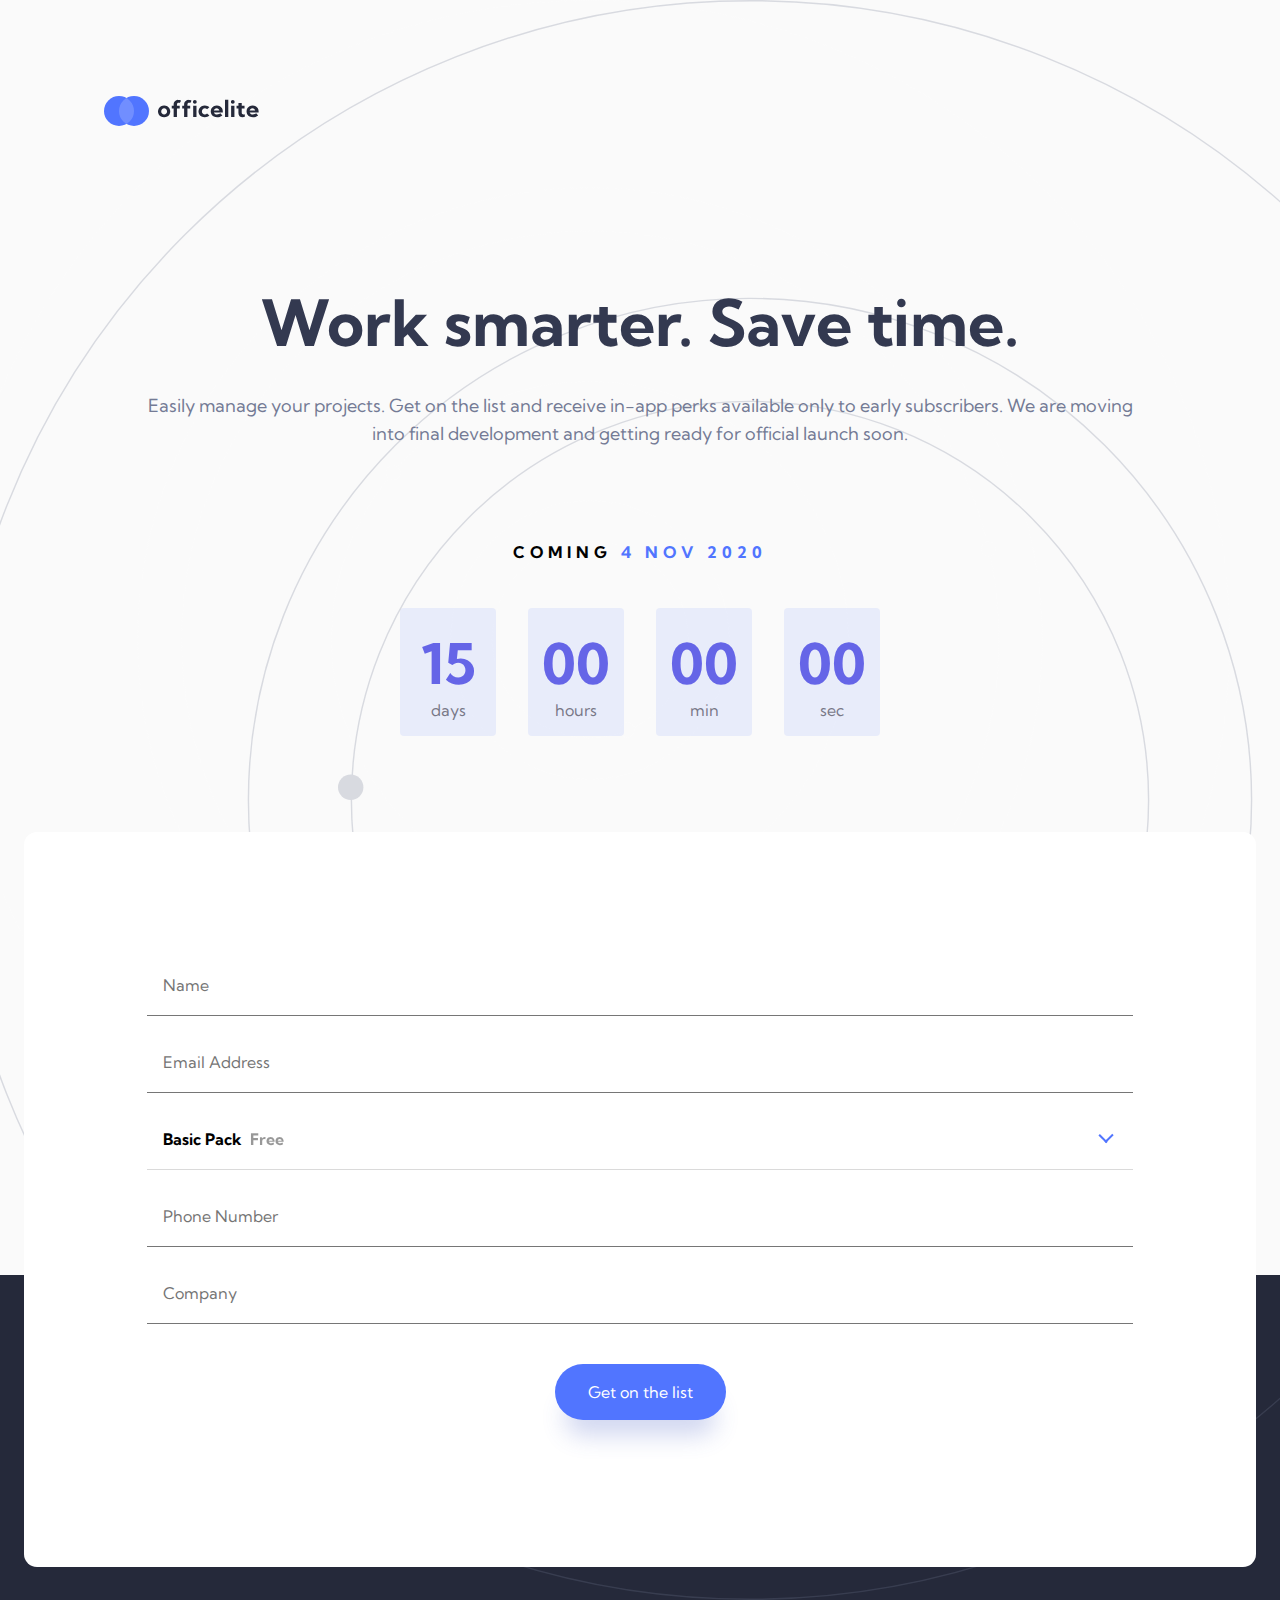
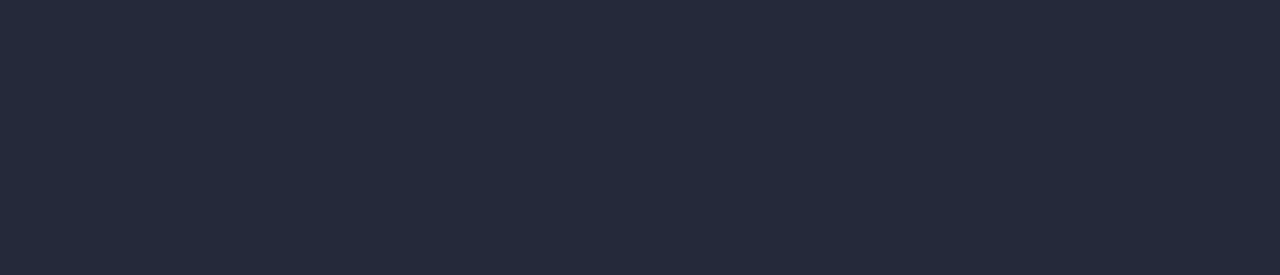
==== commit 4ecd35ac: "date card font size tablet signup" ====
--- a/sign-up.html
+++ b/sign-up.html
@@ -42,19 +42,19 @@
             <!-- If you're choosing to make this timer dynamic, have it countdown from the date you set above -->
             <div id="clockdiv" class="date-section">
               <div class="date-section-card-signup">
-                <p class="date-number-blue"><span class="days"></span></p>
+                <p class="date-number-blue__signup"><span class="days"></span></p>
                 <p class="date-unit-blue">days</p>
               </div>
               <div class="date-section-card-signup">
-                <p class="date-number-blue"><span class="hours"></span></p>
+                <p class="date-number-blue__signup"><span class="hours"></span></p>
                 <p class="date-unit-blue">hours</p>
               </div>
               <div class="date-section-card-signup">
-               <span class="date-number-blue minutes"></span>
+               <span class="date-number-blue__signup minutes"></span>
                 <p class="date-unit-blue">min</p>
               </div>
               <div class="date-section-card-signup">
-                <p class="date-number-blue"><span class="seconds"></span></p>
+                <p class="date-number-blue__signup"><span class="seconds"></span></p>
                 <p class="date-unit-blue">sec</p>
               </div>
             </div>
--- a/assets/common/css/main.css
+++ b/assets/common/css/main.css
@@ -335,6 +335,10 @@
   }
 }
 
+#header-section-signup h1 {
+  text-align: center;
+}
+
 .comingsoon {
   display: -webkit-box;
   display: -ms-flexbox;
@@ -465,6 +469,13 @@
   }
 }
 
+@media (min-width) {
+  .date-grid__signup {
+    width: 100%;
+    margin: auto;
+  }
+}
+
 .form-style {
   display: -ms-grid;
   display: grid;
@@ -556,6 +567,15 @@
   font-size: 32px;
   font-weight: bold;
   color: #6565e7;
+}
+
+@media (min-width: 768px) {
+  .date-number-blue__signup {
+    font-size: 56px;
+    font-weight: bold;
+    color: #6565e7;
+    margin: auto;
+  }
 }
 
 .date-unit {
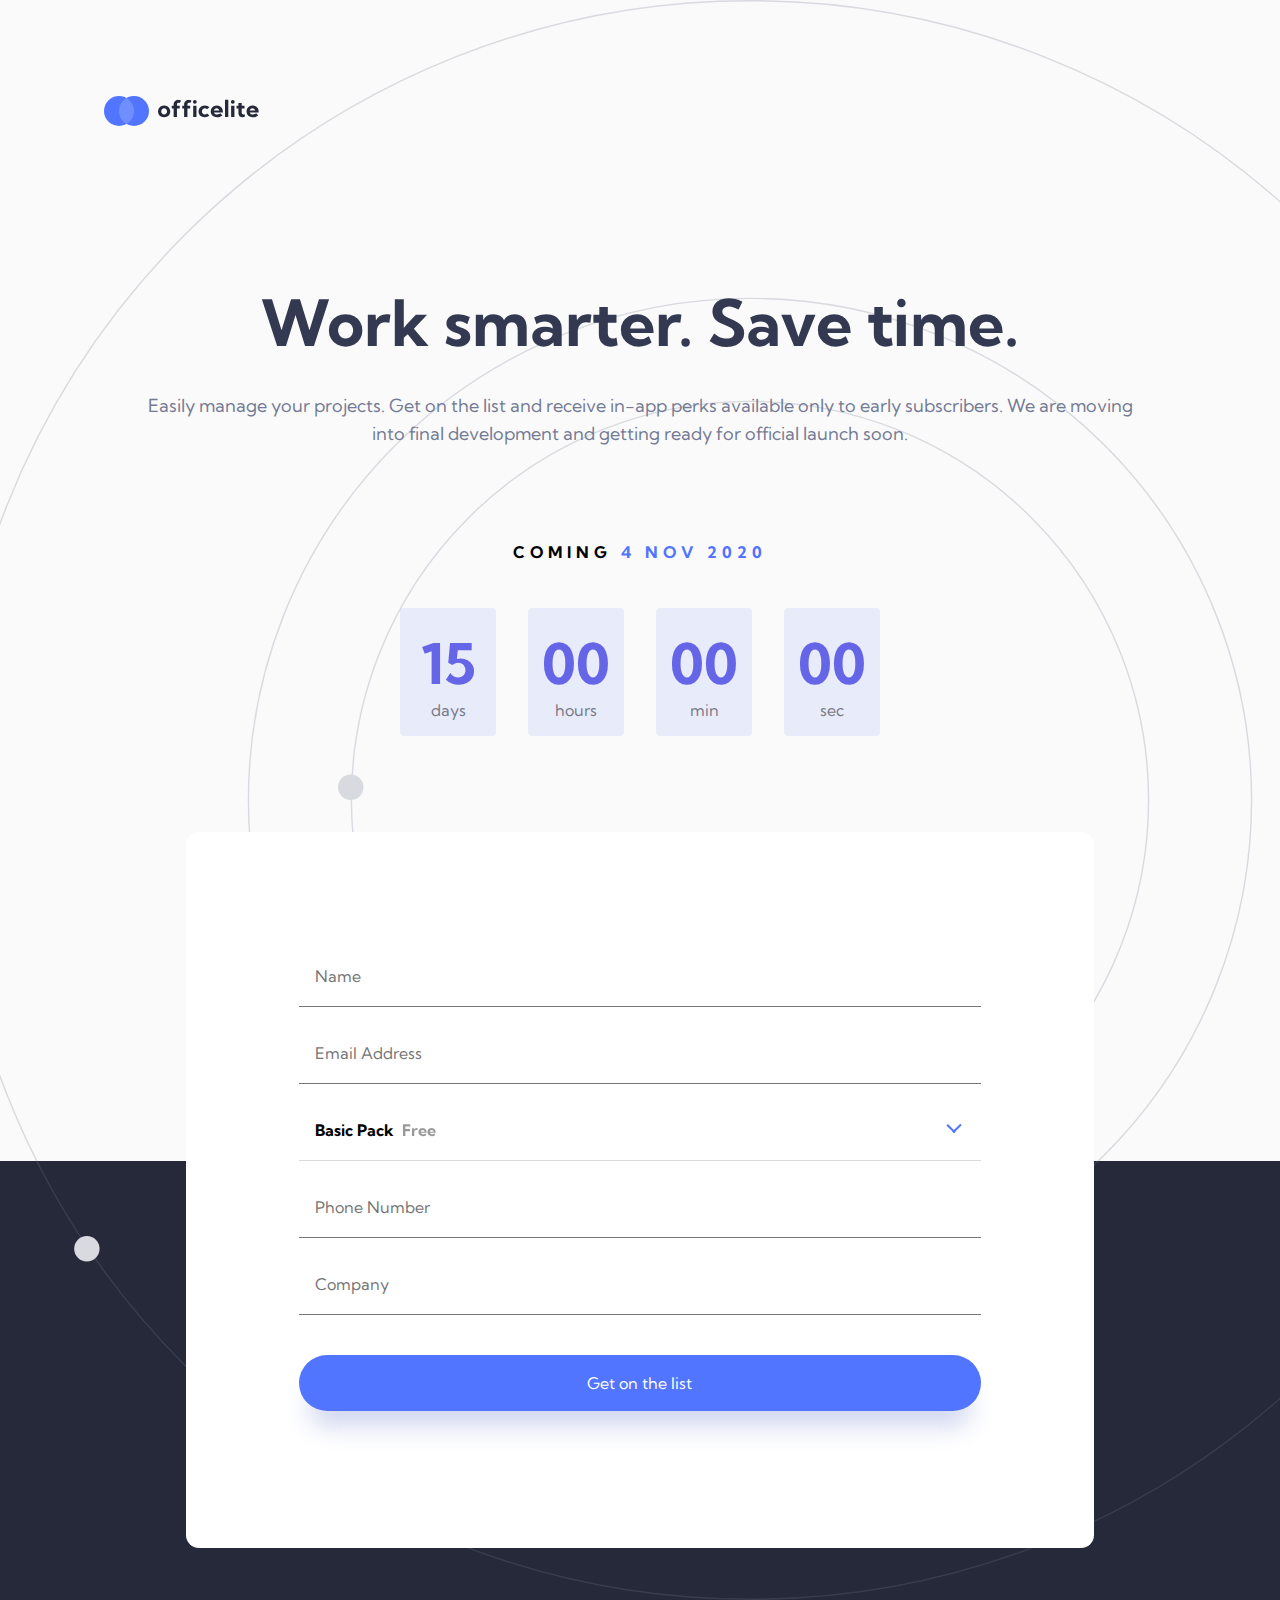
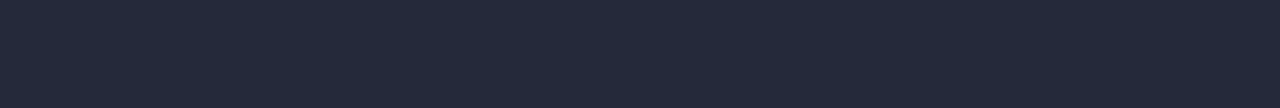
==== commit 821512f0: "hover effect on button tablet sign up" ====
--- a/sign-up.html
+++ b/sign-up.html
@@ -60,8 +60,8 @@
             </div>
           </div>
         </section>
-        <section>
-            <form class="form-style" action="/" method="/">
+        <section id="form-signup">
+            <form class="form-style__signup" action="/" method="/">
               <h1 class="a11y-hidden">Login Form</h1>
               <ul>
                <li> 
@@ -129,7 +129,7 @@
               </label>
             </li>
             <li class="button">
-              <button class="button-1">Get on the list</button>
+              <button class="button-1__signup">Get on the list</button>
             </li>
           </ul>
             </form>
--- a/assets/common/css/main.css
+++ b/assets/common/css/main.css
@@ -486,6 +486,29 @@
   margin-bottom: 25%;
 }
 
+.form-style__signup {
+  display: -ms-grid;
+  display: grid;
+  grid-gap: 15px;
+  background-color: white;
+  padding: 10%;
+  border-radius: 13px;
+  margin-bottom: 25%;
+}
+
+@media (min-width: 768px) {
+  .form-style__signup {
+    width: 80%;
+    margin: auto;
+  }
+}
+
+@media (min-width: 768px) {
+  #form-signup {
+    margin: 0 3rem 10rem;
+  }
+}
+
 /*----------------------------
 	Typography
 ----------------------------*/
@@ -638,6 +661,36 @@
   }
 }
 
+.button-1__signup {
+  white-space: nowrap;
+  background-color: #5175ff;
+  border-radius: 28px;
+  color: white;
+  text-align: center;
+  text-decoration: none;
+  display: inline-block;
+  font-size: 16px;
+  border-style: none;
+  -webkit-box-shadow: 0px 25px 25px -10px rgba(63, 91, 194, 0.247159);
+          box-shadow: 0px 25px 25px -10px rgba(63, 91, 194, 0.247159);
+  width: 171px;
+  height: 56px;
+  margin: 1.5rem auto;
+  -webkit-transition: background-color 0.6s ease;
+  transition: background-color 0.6s ease;
+}
+
+@media (min-width: 768px) {
+  .button-1__signup {
+    width: 100%;
+  }
+}
+
+.button-1__signup:hover {
+  background-color: #829cff;
+  cursor: pointer;
+}
+
 .button-1:hover {
   background-color: #829cff;
   cursor: pointer;
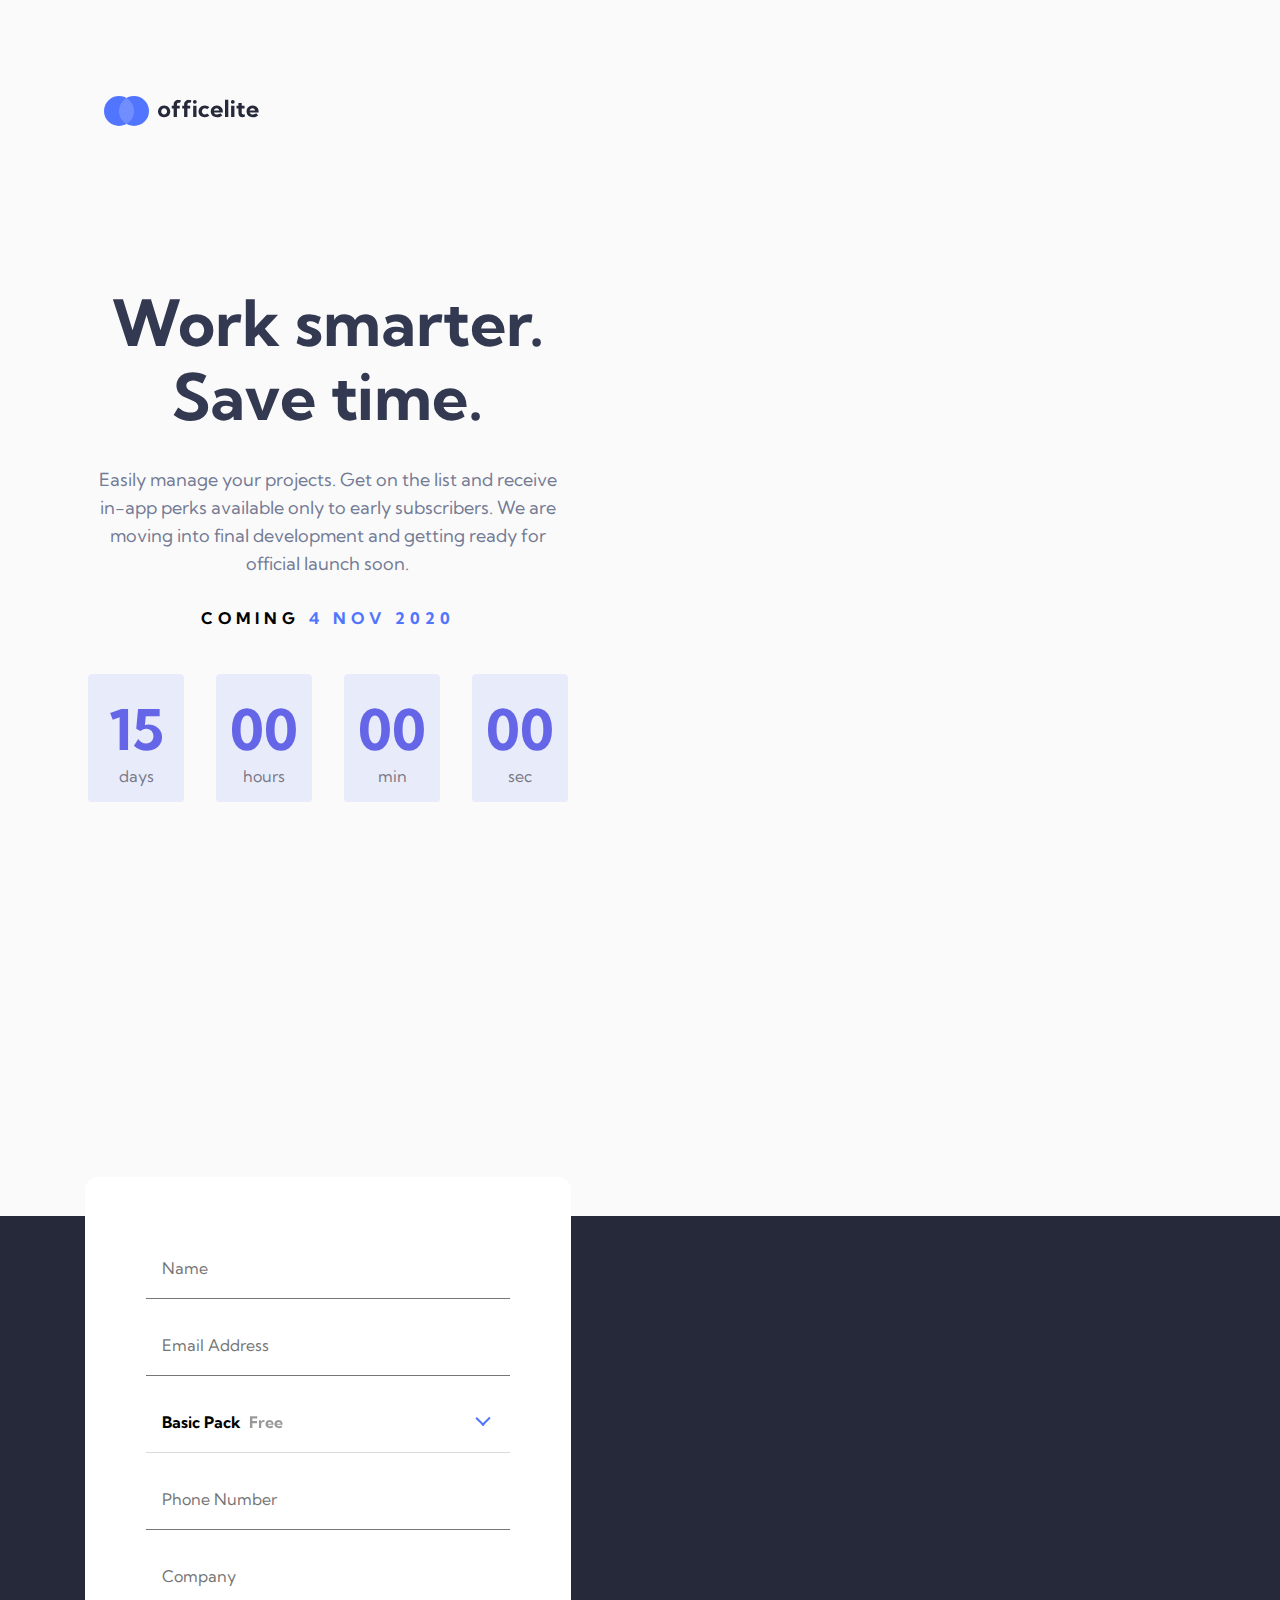
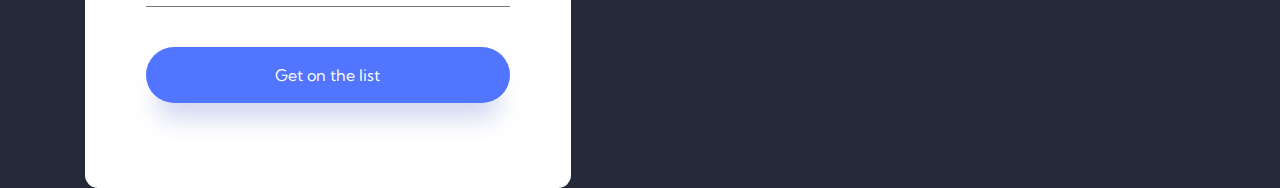
==== commit c4ac1c40: "sign-up desktop left align correct" ====
--- a/sign-up.html
+++ b/sign-up.html
@@ -34,7 +34,7 @@
             </p>
           </div>
         </header>
-        <section>
+        <section id="date-section">
           <div class="date-grid__signup">
             <!-- If you're choosing to make this date dynamic, set it to 30 days in the future from the moment the visitor views the page -->
             <h3>Coming <span class="comingsoon-date">4 Nov 2020</span></h3>
@@ -60,7 +60,7 @@
             </div>
           </div>
         </section>
-        <section id="form-signup">
+        <section id="form-section">
             <form class="form-style__signup" action="/" method="/">
               <h1 class="a11y-hidden">Login Form</h1>
               <ul>
--- a/assets/common/css/main.css
+++ b/assets/common/css/main.css
@@ -178,11 +178,9 @@
 }
 
 .background-signup {
-  background: url(/assets/images/home/bg-pattern-header.svg), url(/assets/images/home/bg-pattern-footer.svg), -webkit-gradient(linear, left top, left bottom, from(#fafafa), color-stop(68%, #fafafa), color-stop(68%, #25293a), to(#25293a));
-  background: url(/assets/images/home/bg-pattern-header.svg), url(/assets/images/home/bg-pattern-footer.svg), linear-gradient(to bottom, #fafafa 0%, #fafafa 68%, #25293a 68%, #25293a 100%);
-  background-size: 125%, 100%;
-  background-repeat: no-repeat;
-  background-position-x: -50px;
+  position: relative;
+  background: -webkit-gradient(linear, left top, left bottom, from(#fafafa), color-stop(68%, #fafafa), color-stop(68%, #25293a), to(#25293a));
+  background: linear-gradient(to bottom, #fafafa 0%, #fafafa 68%, #25293a 68%, #25293a 100%);
 }
 
 /*----------------------------
@@ -255,6 +253,16 @@
   -ms-grid-rows: auto auto auto;
       grid-template-rows: auto auto auto;
   grid-gap: 64px;
+}
+
+@media (min-width: 1080px) {
+  #grid-signup {
+    -ms-grid-rows: 200px 1fr 1fr;
+        grid-template-rows: 200px 1fr 1fr;
+    grid-gap: 64px;
+    -ms-grid-columns: 1fr 1fr;
+        grid-template-columns: 1fr 1fr;
+  }
 }
 
 @media (min-width: 768px) {
@@ -358,15 +366,6 @@
 
 .comingsoon-date {
   color: #5175ff;
-}
-
-.pricing {
-  display: -webkit-box;
-  display: -ms-flexbox;
-  display: flex;
-  -webkit-box-pack: center;
-      -ms-flex-pack: center;
-          justify-content: center;
 }
 
 .pricing-cards {
@@ -432,8 +431,7 @@
 
 .date-section-card-signup {
   background-color: rgba(81, 117, 255, 0.1);
-  height: 92px;
-  width: 72px;
+  width: 23%;
   display: -webkit-box;
   display: -ms-flexbox;
   display: flex;
@@ -469,7 +467,7 @@
   }
 }
 
-@media (min-width) {
+@media (min-width: 1080px) {
   .date-grid__signup {
     width: 100%;
     margin: auto;
@@ -504,9 +502,28 @@
 }
 
 @media (min-width: 768px) {
-  #form-signup {
+  #date-section {
     margin: 0 3rem 10rem;
   }
+}
+
+@media (min-width: 1080px) {
+  #date-section {
+    -ms-grid-column: 1;
+        grid-column-start: 1;
+    -ms-flex-item-align: center;
+        -ms-grid-row-align: center;
+        align-self: center;
+    margin: 330px 3rem 10rem;
+  }
+}
+
+#form-section {
+  -ms-grid-column: 1;
+      grid-column-start: 1;
+  -ms-flex-item-align: end;
+      -ms-grid-row-align: end;
+      align-self: end;
 }
 
 /*----------------------------
@@ -587,6 +604,12 @@
 }
 
 .date-number-blue {
+  font-size: 32px;
+  font-weight: bold;
+  color: #6565e7;
+}
+
+.date-number-blue__signup {
   font-size: 32px;
   font-weight: bold;
   color: #6565e7;
@@ -655,6 +678,11 @@
   transition: background-color 0.6s ease;
 }
 
+.button-1:hover {
+  background-color: #829cff;
+  cursor: pointer;
+}
+
 @media (min-width: 768px) {
   .button-1 {
     margin: 1.5rem 0;
@@ -691,11 +719,6 @@
   cursor: pointer;
 }
 
-.button-1:hover {
-  background-color: #829cff;
-  cursor: pointer;
-}
-
 .button-2 {
   white-space: nowrap;
   background-color: rgba(81, 117, 255, 0.15);
@@ -796,6 +819,14 @@
   margin-bottom: 2rem;
 }
 
+@media (min-width: 768px) {
+  .card-heading__price {
+    -ms-flex-item-align: start;
+        -ms-grid-row-align: start;
+        align-self: start;
+  }
+}
+
 .card-heading__button {
   -ms-grid-column: 2;
       grid-column-start: 2;
@@ -806,6 +837,8 @@
 
 @media (min-width: 768px) {
   .card-heading__button {
+    -ms-grid-row: 3;
+        grid-row-start: 3;
     -ms-flex-item-align: end;
         -ms-grid-row-align: end;
         align-self: end;
@@ -818,20 +851,23 @@
   background-position: 50% 102%;
   background-repeat: no-repeat;
   background-color: #5175ff;
+  -ms-grid-column-align: center;
+      justify-self: center;
   color: white;
 }
 
 @media (min-width: 768px) {
   .card-blue {
     width: auto;
+    padding: 0;
     justify-items: start;
     display: -ms-grid;
     display: grid;
     -ms-grid-columns: 50px 1fr 1fr 50px;
         grid-template-columns: 50px 1fr 1fr 50px;
-    -ms-grid-rows: 50px 1fr 50px;
-        grid-template-rows: 50px 1fr 50px;
-    height: 22rem;
+    -ms-grid-rows: 50px 50px 1fr 50px;
+        grid-template-rows: 50px 50px 1fr 50px;
+    height: 20rem;
     width: 45rem;
   }
 }
@@ -851,19 +887,22 @@
 .card-white {
   color: #333950;
   background-color: white;
+  -ms-grid-column-align: center;
+      justify-self: center;
 }
 
 @media (min-width: 768px) {
   .card-white {
     width: auto;
+    padding: 0;
     justify-items: start;
     display: -ms-grid;
     display: grid;
     -ms-grid-columns: 50px 1fr 1fr 50px;
         grid-template-columns: 50px 1fr 1fr 50px;
-    -ms-grid-rows: 50px 1fr 50px;
-        grid-template-rows: 50px 1fr 50px;
-    height: 22rem;
+    -ms-grid-rows: 50px 50px 1fr 50px;
+        grid-template-rows: 50px 50px 1fr 50px;
+    height: 20rem;
     width: 45rem;
   }
 }
@@ -882,7 +921,9 @@
 
 .card-paragraph {
   margin: 2rem 0 3rem 0;
+  padding: 0 1rem;
   height: 7rem;
+  width: 322px;
   display: -webkit-box;
   display: -ms-flexbox;
   display: flex;
@@ -899,14 +940,14 @@
   .card-paragraph {
     -ms-grid-column: 3;
         grid-column-start: 3;
-    -ms-grid-row: 2;
-        grid-row-start: 2;
-    -ms-flex-item-align: center;
-        -ms-grid-row-align: center;
-        align-self: center;
+    -ms-grid-row: 3;
+        grid-row-start: 3;
     -ms-grid-column-align: center;
         justify-self: center;
-    margin: auto;
+    margin: 0;
+    -ms-flex-item-align: start;
+        -ms-grid-row-align: start;
+        align-self: start;
   }
 }
 
